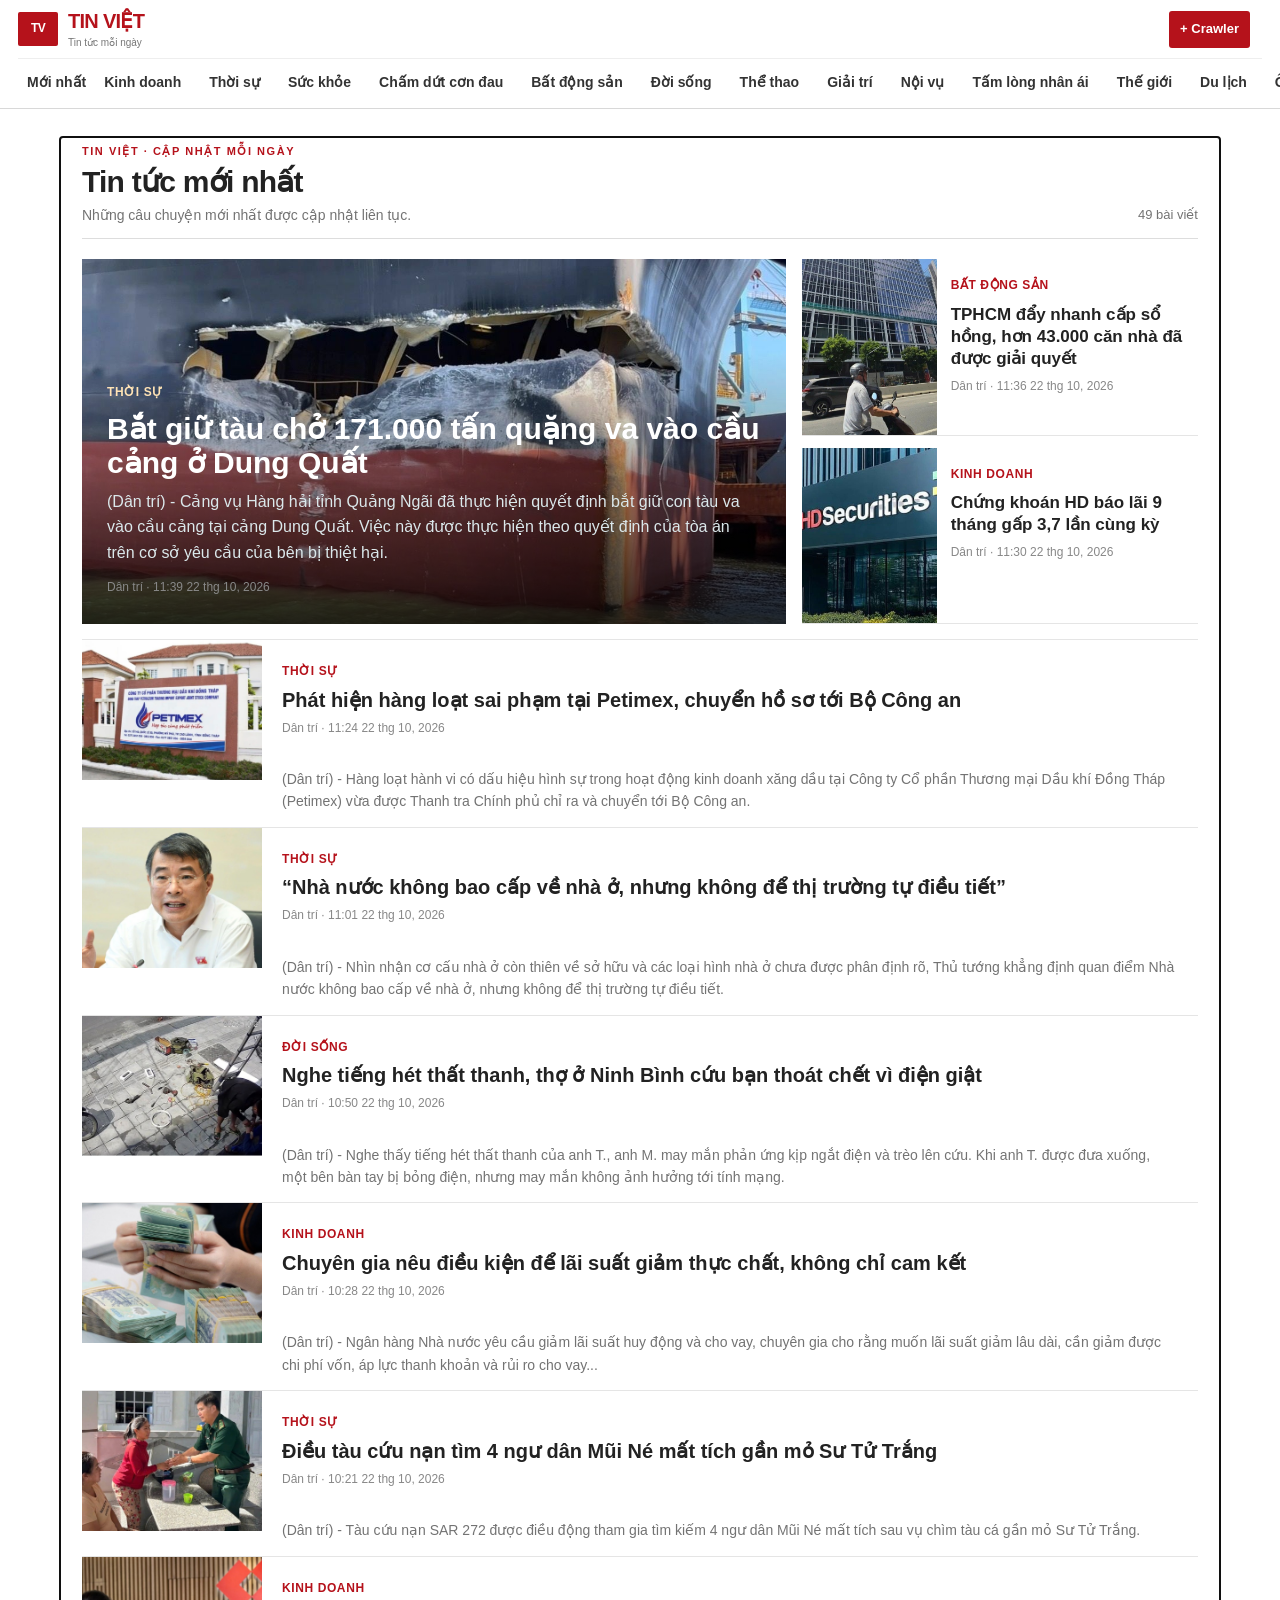
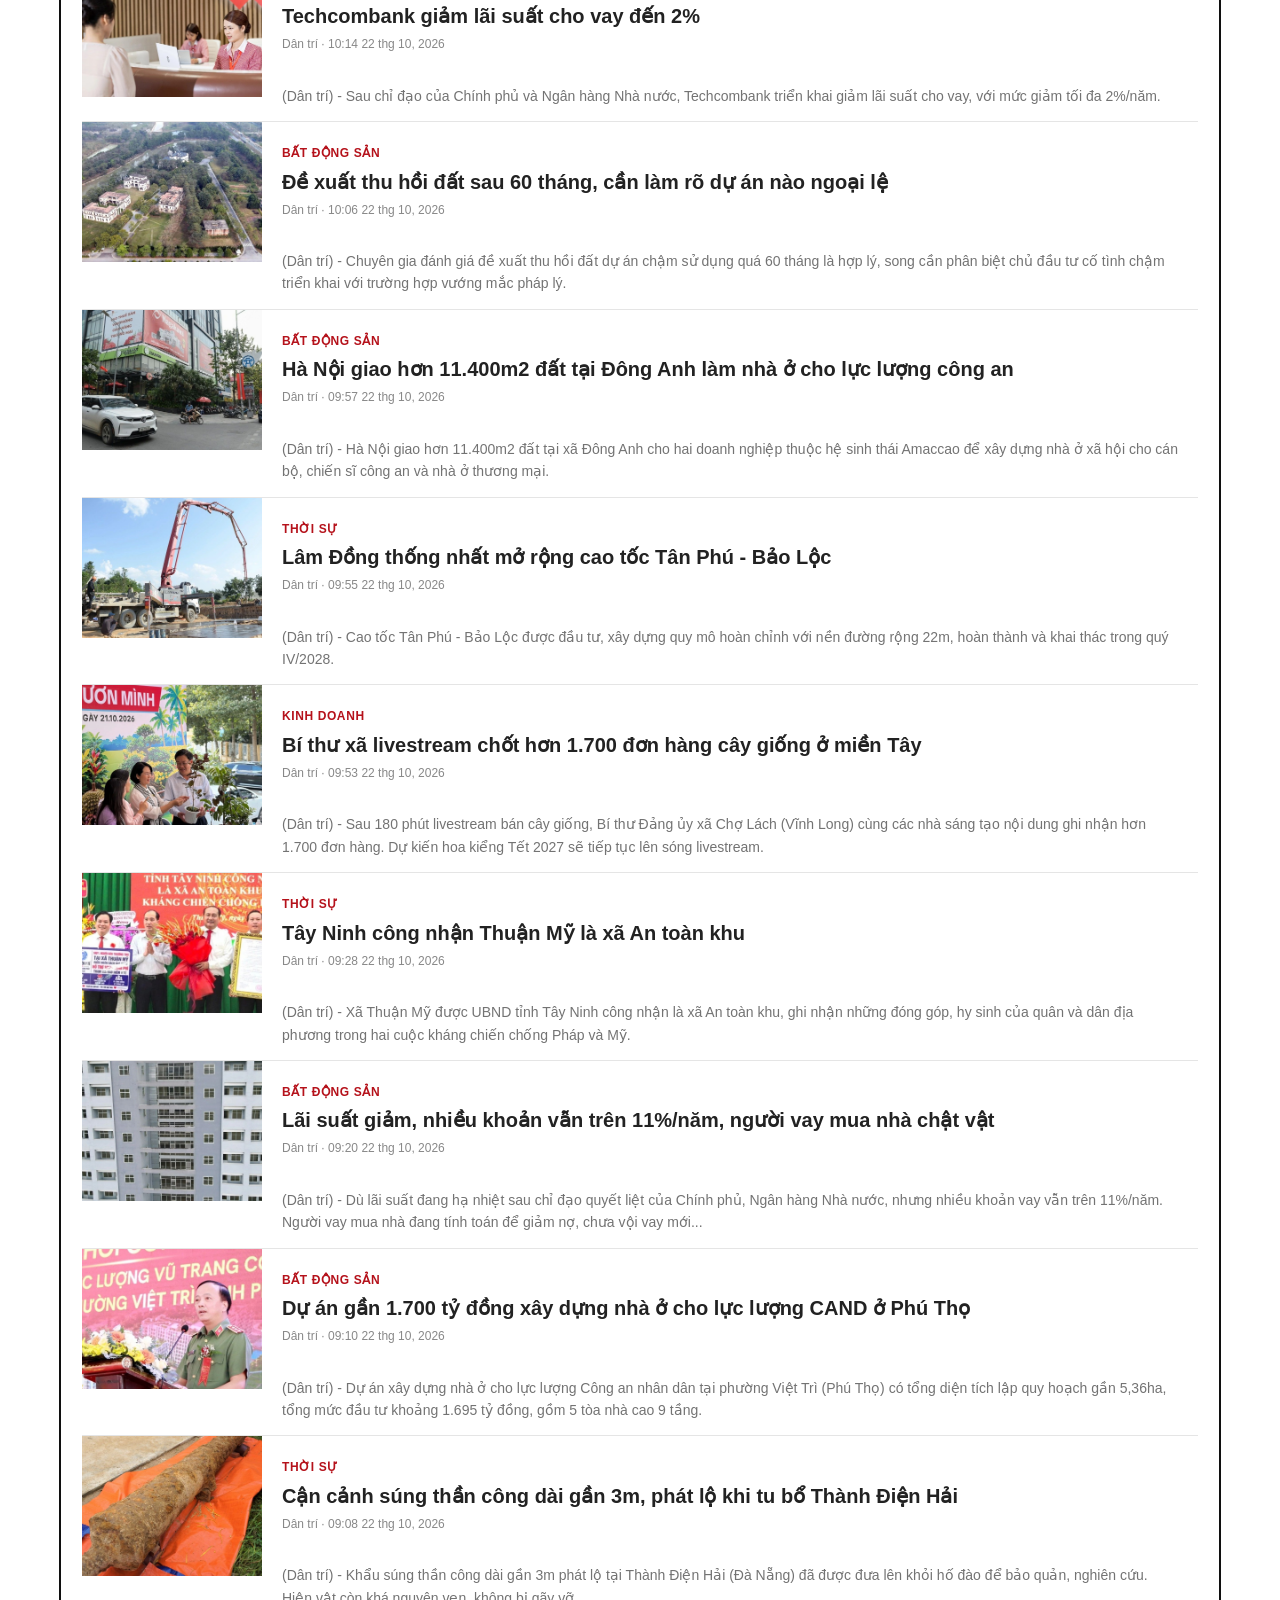
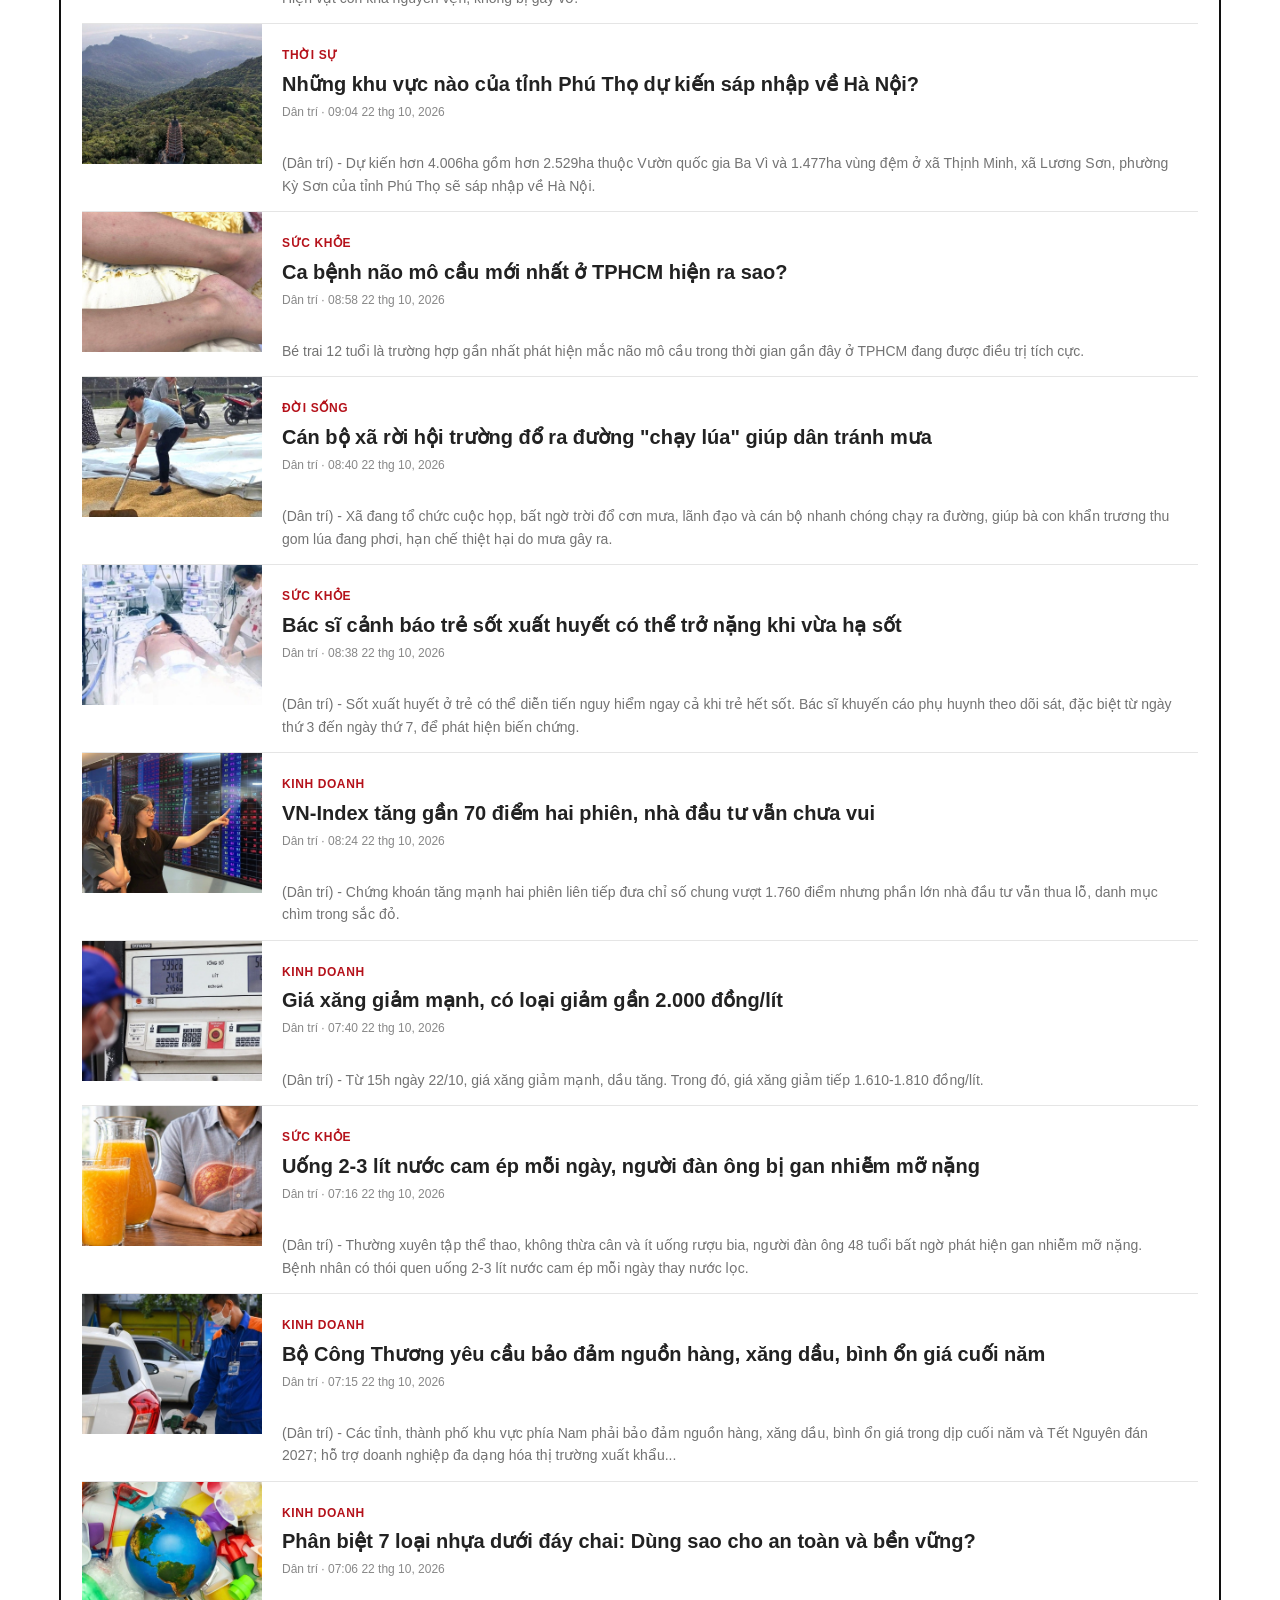
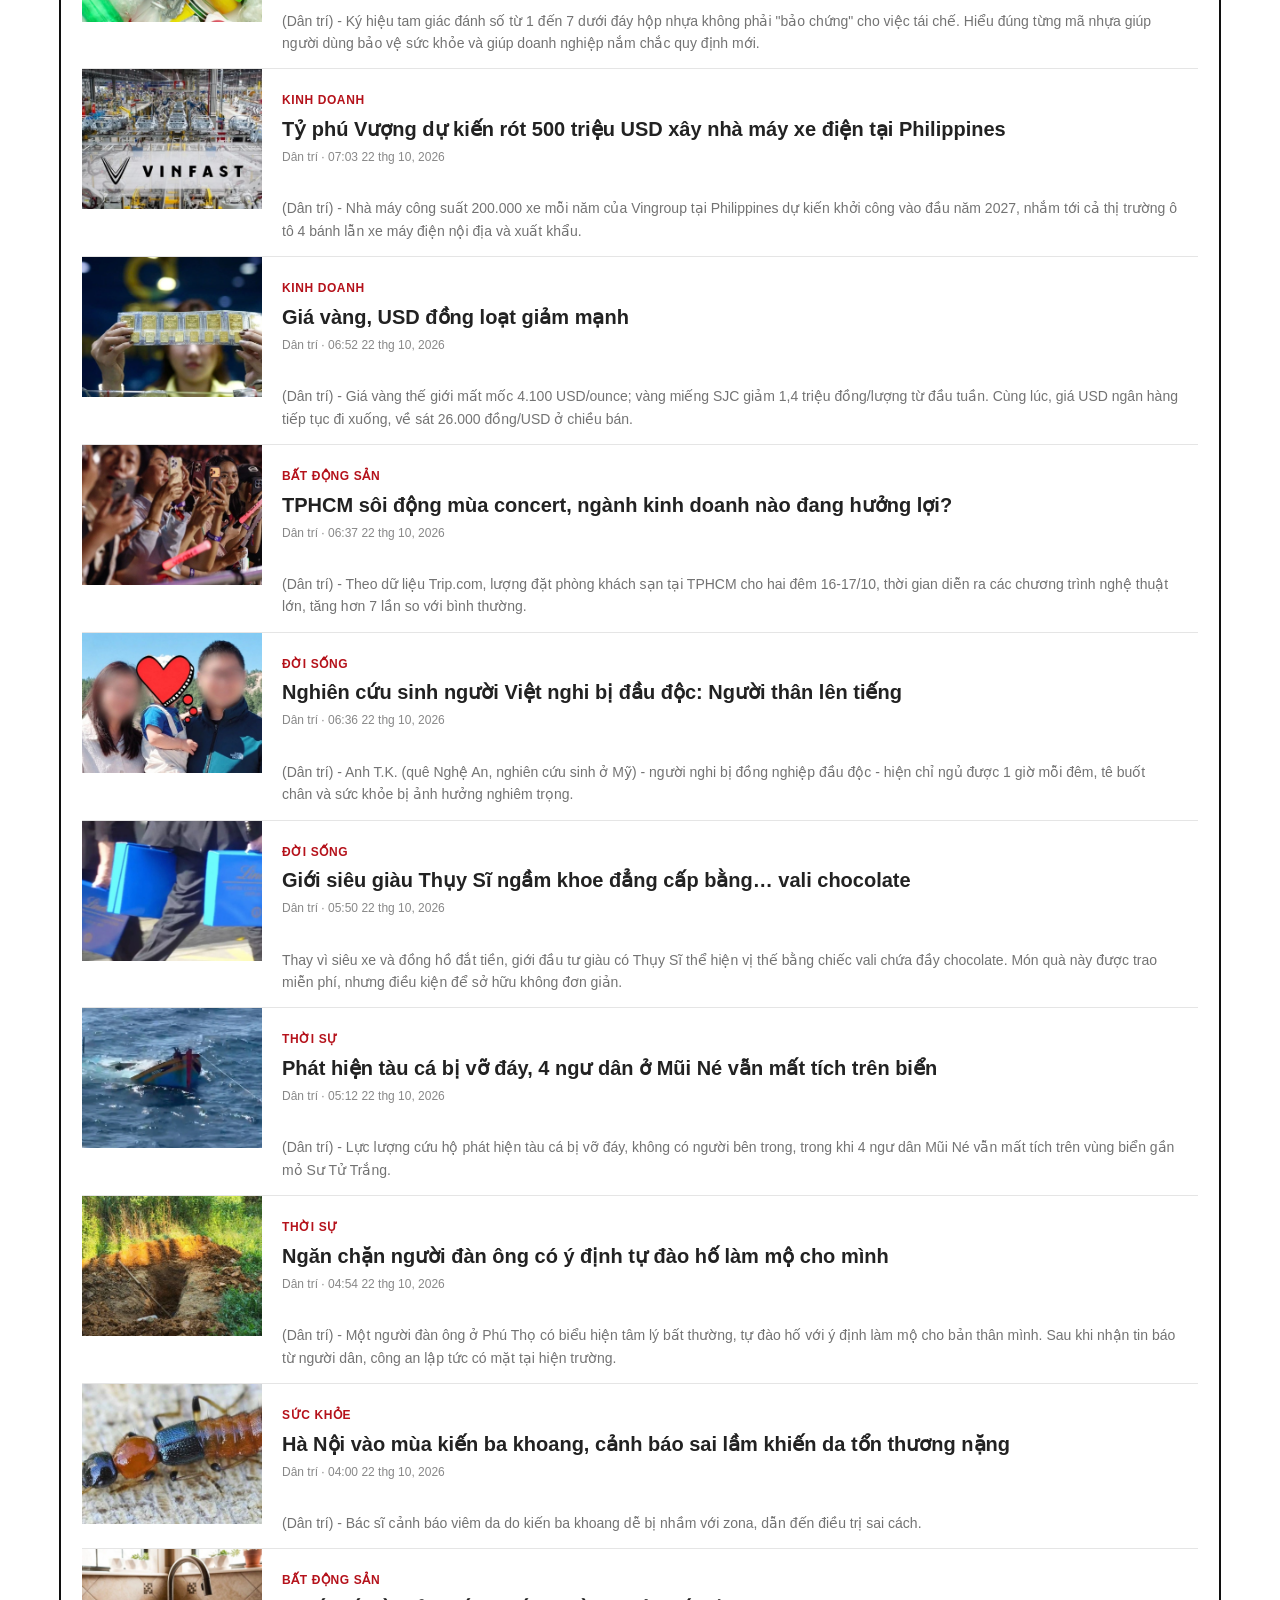
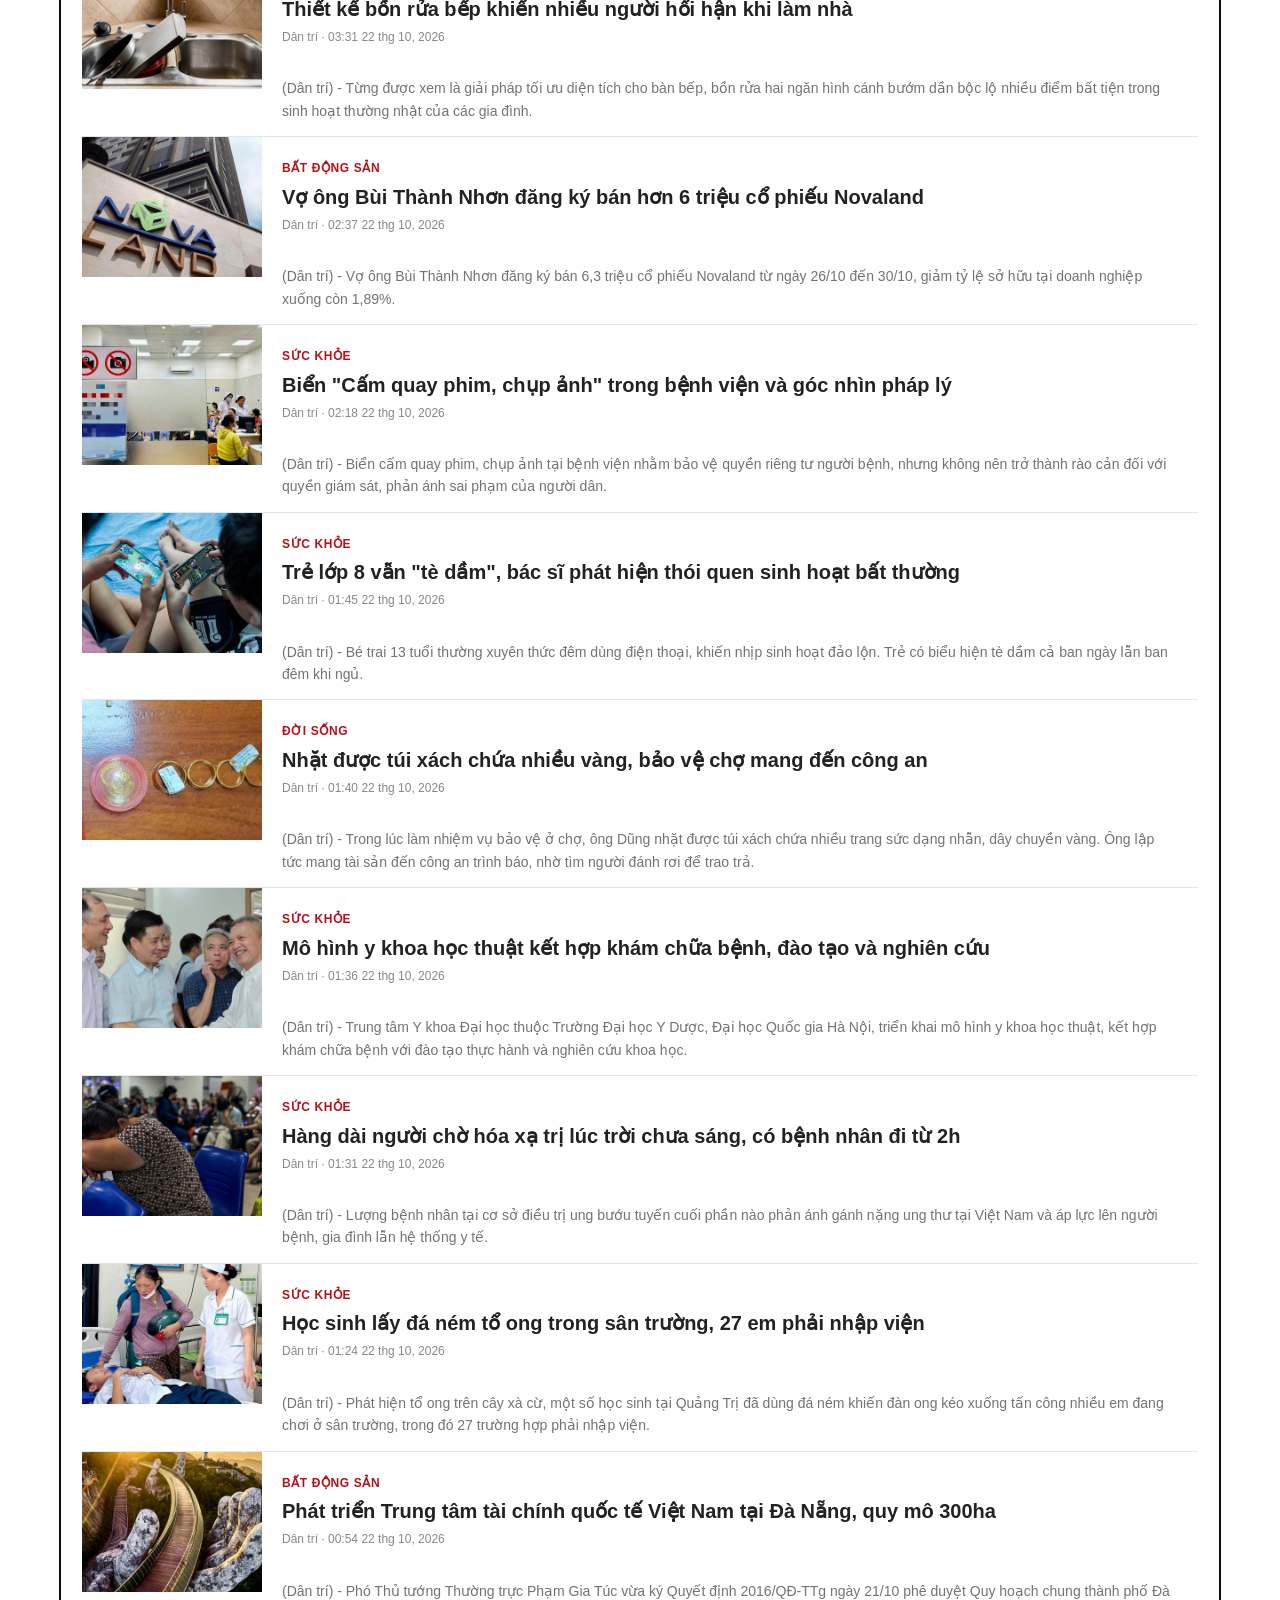
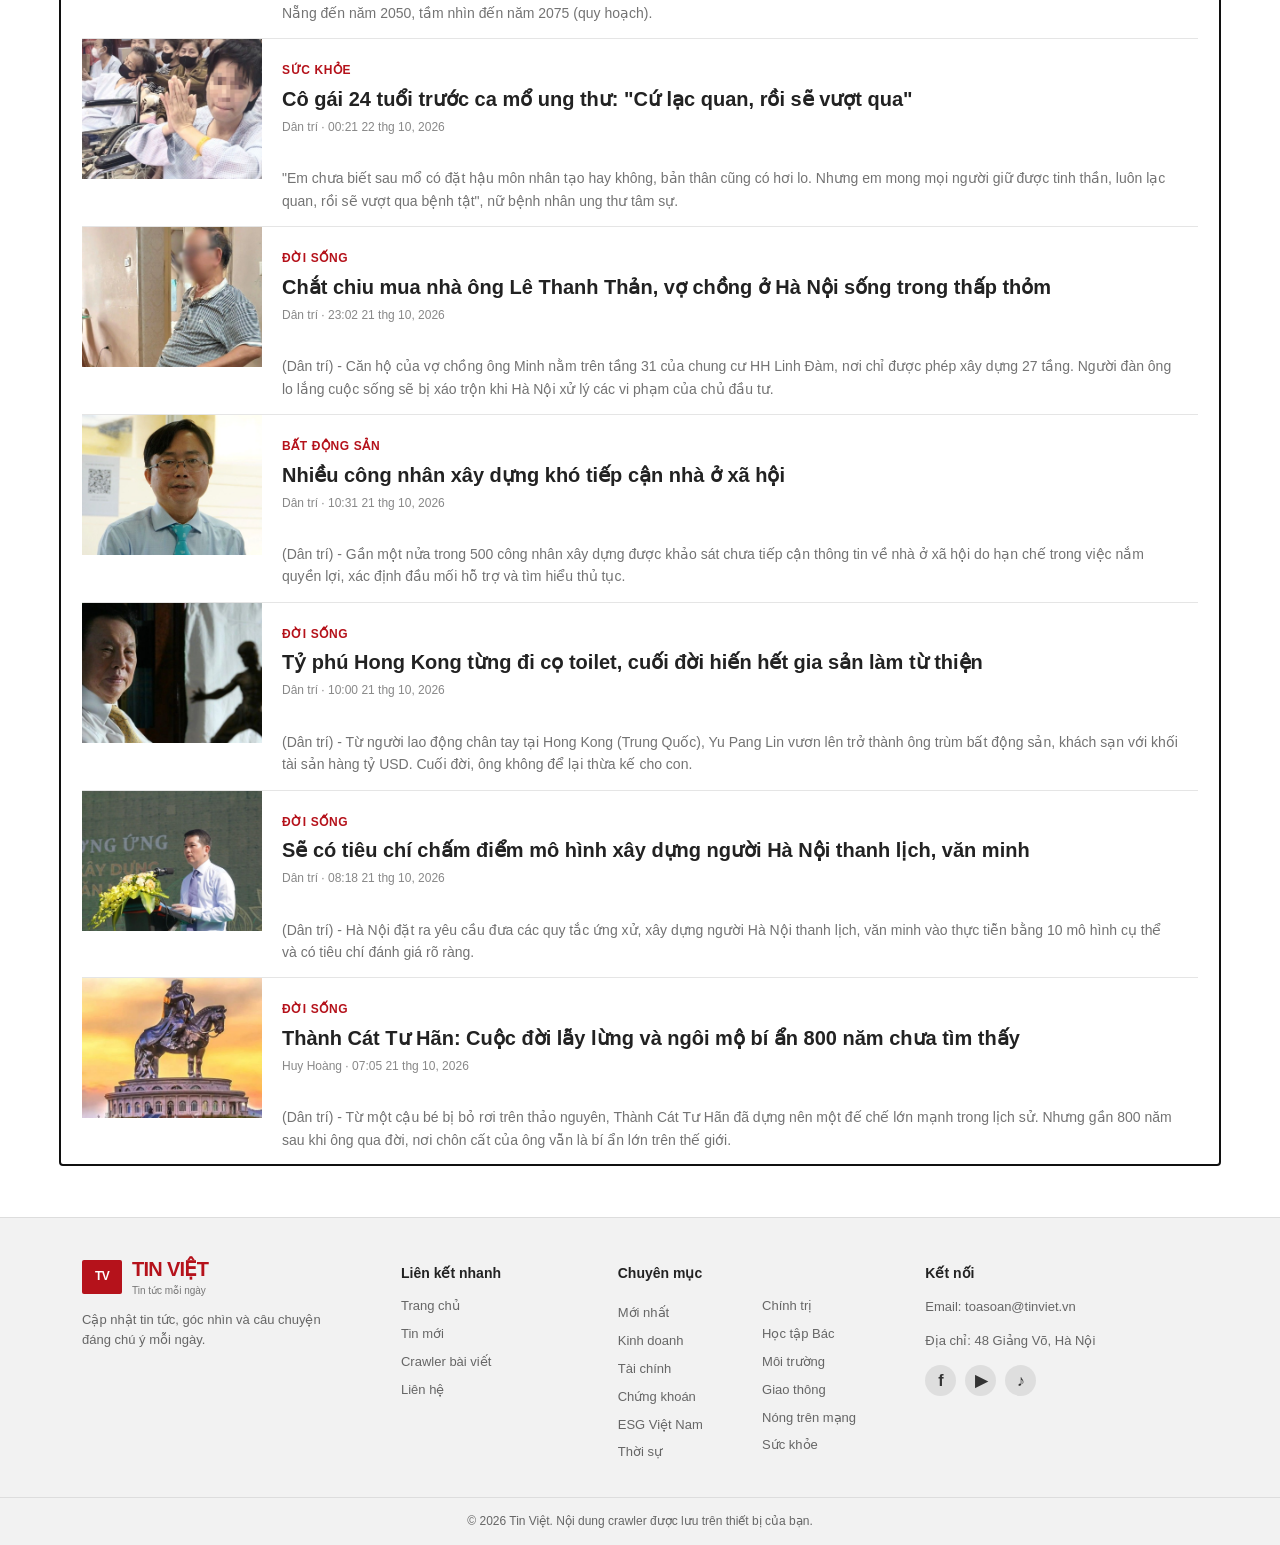
==== index.html @ 4f8f0e97 "Add files via upload" ====
<!doctype html>
<html lang="vi">
<head>
  <meta charset="utf-8"><meta name="viewport" content="width=device-width, initial-scale=1">
  <meta name="theme-color" content="#102a43"><title>Tin Việt | Tin tức mỗi ngày</title>
  <link rel="stylesheet" href="styles.css">
</head>
<body>
  <header class="site-header">
    <div class="header-inner"><a class="brand" href="#home" aria-label="Tin Việt trang chủ"><span class="brand-mark">TV</span><span>TIN VIỆT<small>Tin tức mỗi ngày</small></span></a>
      <button id="menu-toggle" class="menu-toggle" aria-label="Mở danh mục" aria-expanded="false">☰</button>
      <nav id="nav-categories" class="nav-categories" aria-label="Chuyên mục"></nav>
      <a class="crawler-link" href="#crawler">+ Crawler</a>
    </div>
  </header>
  <main id="app" class="container" tabindex="-1"></main>
  <footer class="site-footer"><div class="footer-grid container">
    <section><a class="brand footer-brand" href="#home"><span class="brand-mark">TV</span><span>TIN VIỆT<small>Tin tức mỗi ngày</small></span></a><p class="muted">Cập nhật tin tức, góc nhìn và câu chuyện đáng chú ý mỗi ngày.</p></section>
    <section><h2>Liên kết nhanh</h2><a href="#home">Trang chủ</a><a href="#latest">Tin mới</a><a href="#crawler">Crawler bài viết</a><a href="mailto:toasoan@tinviet.vn">Liên hệ</a></section>
    <section><h2>Chuyên mục</h2><div id="footer-categories" class="footer-categories"></div></section>
    <section><h2>Kết nối</h2><p>Email: <a href="mailto:toasoan@tinviet.vn">toasoan@tinviet.vn</a></p><p>Địa chỉ: 48 Giảng Võ, Hà Nội</p><div class="socials"><a href="https://facebook.com" aria-label="Facebook">f</a><a href="https://youtube.com" aria-label="YouTube">▶</a><a href="https://tiktok.com" aria-label="TikTok">♪</a></div></section>
  </div><div class="copyright">© <span id="year"></span> Tin Việt. Nội dung crawler được lưu trên thiết bị của bạn.</div></footer>
  <script src="dantri-seed.js"></script>
  <script src="app.js"></script>
</body></html>
---- styles.css ----
:root{--ink:#172b3a;--muted:#667987;--blue:#087e8b;--blue-dark:#102a43;--line:#e3e9ed;--paper:#fff;--wash:#f4f7f8;--accent:#f4a340}*{box-sizing:border-box}html{scroll-behavior:smooth}body{margin:0;background:var(--wash);color:var(--ink);font:16px/1.6 system-ui,-apple-system,"Segoe UI",sans-serif}a{color:inherit;text-decoration:none}button,input{font:inherit}.site-header{background:var(--blue-dark);color:white;position:sticky;top:0;z-index:10;box-shadow:0 4px 18px #102a4320}.header-inner{max-width:1180px;margin:auto;min-height:74px;padding:10px 22px;display:flex;align-items:center;gap:24px}.brand{display:flex;align-items:center;gap:10px;white-space:nowrap;font-weight:850;letter-spacing:.06em;line-height:1.15}.brand small{display:block;font-size:10px;font-weight:500;letter-spacing:.02em;color:#b7cbd5;margin-top:4px}.brand-mark{width:38px;height:38px;background:var(--accent);color:var(--blue-dark);display:grid;place-items:center;border-radius:10px;font-size:14px}.nav-categories{display:flex;gap:3px;align-items:center;overflow:auto;flex:1;scrollbar-width:none}.nav-categories a{padding:8px 9px;border-radius:7px;white-space:nowrap;font-size:13px;color:#e2ebef}.nav-categories a:hover,.nav-categories a.active{background:#ffffff1a;color:white}.crawler-link{white-space:nowrap;padding:9px 13px;background:var(--accent);border-radius:8px;color:#172b3a;font-weight:750;font-size:13px}.menu-toggle{display:none;border:0;background:none;color:white;font-size:23px}.container{max-width:1180px;margin:0 auto;padding-left:22px;padding-right:22px}.page-heading{display:flex;align-items:end;justify-content:space-between;gap:20px;margin:34px 0 20px}.eyebrow{text-transform:uppercase;letter-spacing:.14em;color:var(--blue);font-size:11px;font-weight:800}.page-heading h1{margin:3px 0 0;font-size:clamp(28px,4vw,40px);line-height:1.12;letter-spacing:-.035em}.page-heading p{margin:5px 0 0;color:var(--muted)}.count{color:var(--muted);font-size:13px}.featured-grid{display:grid;grid-template-columns:minmax(0,1.6fr) minmax(260px,.9fr);gap:18px}.feature-card,.side-card,.post-row,.detail-card,.empty-card,.crawler-card{background:var(--paper);border:1px solid var(--line);border-radius:14px;overflow:hidden;box-shadow:0 4px 18px #19384b08}.feature-card{min-height:340px;position:relative;display:flex;align-items:end;background:linear-gradient(0deg,#081f2df2 0%,#081f2d30 72%),var(--cover,#dbe7e9);background-size:cover;background-position:center;padding:30px;color:white}.feature-card .tag{color:#ffe3b5}.feature-card h2{font-size:clamp(25px,3.4vw,39px);line-height:1.15;max-width:760px;margin:8px 0}.feature-card p{color:#dbe8eb;margin:8px 0;max-width:700px}.feature-side{display:grid;grid-template-rows:1fr 1fr;gap:18px}.side-card{display:grid;grid-template-columns:38% 1fr;min-height:160px}.post-art{background:linear-gradient(135deg,#c5e0df,#f4d7ae);min-height:125px;display:grid;place-items:center;color:#54727b;font-size:35px}.post-info{padding:16px}.post-info h3{font-size:18px;line-height:1.3;margin:7px 0}.meta,.tag{font-size:12px;color:var(--muted)}.tag{color:var(--blue);font-weight:800;text-transform:uppercase;letter-spacing:.05em}.post-list{display:grid;gap:12px;margin:20px 0 52px}.post-row{display:grid;grid-template-columns:150px 1fr;align-items:stretch;min-height:130px}.post-row .post-art{height:100%}.post-row .post-info{padding:16px 20px}.post-row h2{font-size:19px;line-height:1.3;margin:4px 0 6px}.post-row p{color:var(--muted);margin:0;font-size:14px}.detail-card{max-width:850px;margin:32px auto 54px;padding:clamp(20px,5vw,54px)}.detail-card h1{font-size:clamp(30px,5vw,48px);line-height:1.13;letter-spacing:-.04em;margin:8px 0 15px}.detail-meta{display:flex;flex-wrap:wrap;gap:9px 18px;color:var(--muted);font-size:14px;border-bottom:1px solid var(--line);padding-bottom:18px}.detail-content{font-family:Georgia,serif;font-size:19px;line-height:1.8;white-space:pre-line;margin-top:26px}.back-link{color:var(--blue);font-weight:700}.empty-card{padding:36px;text-align:center;color:var(--muted);margin:20px 0 50px}.crawler-card{max-width:800px;margin:28px auto 56px;padding:clamp(20px,4vw,38px)}.crawler-card label{display:block;font-weight:750;margin:16px 0 6px}.crawler-card input{width:100%;border:1px solid #ccd7dd;border-radius:8px;padding:12px 14px;background:#fff}.crawler-actions{display:flex;gap:10px;align-items:center;margin-top:14px}.primary-button{border:0;background:var(--blue);color:white;border-radius:8px;padding:11px 18px;font-weight:750;cursor:pointer}.primary-button:disabled{opacity:.6;cursor:wait}.hint,.status{font-size:13px;color:var(--muted)}.status.error{color:#b42318}.status.success{color:#087443}.preview{margin-top:20px;padding:15px;background:#f1f7f7;border-radius:10px;display:none}.preview pre{white-space:pre-wrap;overflow-wrap:anywhere;font-size:12px;max-height:320px;overflow:auto}.site-footer{background:#102a43;color:#e1eaee;padding:40px 0 0}.footer-grid{display:grid;grid-template-columns:1.25fr .8fr 1.2fr 1.2fr;gap:35px;padding-bottom:30px}.footer-grid h2{font-size:14px;margin:4px 0 12px;color:white}.footer-grid section>a:not(.brand),.footer-categories a{display:block;color:#b7cbd5;font-size:13px;margin:7px 0}.footer-grid p{font-size:13px;color:#b7cbd5}.footer-brand{font-size:14px}.muted{color:#b7cbd5;font-size:13px;max-width:240px}.footer-categories{columns:2}.socials{display:flex;gap:9px}.socials a{width:31px;height:31px;border-radius:50%;display:grid;place-items:center;background:#ffffff1a;font-weight:800}.copyright{text-align:center;border-top:1px solid #ffffff20;padding:14px 20px;color:#a9bec9;font-size:12px}.toast{position:fixed;right:18px;bottom:18px;background:#102a43;color:white;padding:12px 17px;border-radius:9px;box-shadow:0 6px 20px #102a4340;z-index:20}.hidden{display:none!important}
@media(max-width:900px){.header-inner{gap:12px}.nav-categories a{font-size:12px;padding:7px}.featured-grid{grid-template-columns:1fr 1fr}.feature-card{min-height:315px}.side-card{grid-template-columns:1fr;grid-template-rows:100px 1fr}.side-card .post-art{min-height:100px}.footer-grid{grid-template-columns:1fr 1fr}}
@media(max-width:680px){.header-inner{min-height:64px;flex-wrap:wrap;justify-content:space-between;padding:9px 16px}.menu-toggle{display:block;margin-left:auto}.crawler-link{font-size:12px;padding:8px 10px}.nav-categories{display:none;order:5;flex:0 0 100%;flex-wrap:wrap;padding:5px 0 10px;white-space:normal}.nav-categories.open{display:flex}.nav-categories a{font-size:13px}.container{padding-left:16px;padding-right:16px}.page-heading{margin:26px 0 16px}.featured-grid{grid-template-columns:1fr}.feature-card{min-height:320px;padding:22px}.feature-side{grid-template-columns:1fr 1fr;grid-template-rows:auto;gap:10px}.side-card{grid-template-columns:1fr;grid-template-rows:90px 1fr;min-height:0}.side-card .post-art{min-height:90px}.post-info{padding:12px}.post-info h3{font-size:15px}.side-card .meta{font-size:11px}.post-row{grid-template-columns:105px 1fr;min-height:120px}.post-row .post-art{min-height:120px}.post-row .post-info{padding:12px}.post-row h2{font-size:16px}.post-row p{font-size:13px;display:-webkit-box;-webkit-line-clamp:2;-webkit-box-orient:vertical;overflow:hidden}.footer-grid{grid-template-columns:1fr 1fr;gap:20px}.footer-grid section:first-child{grid-column:1/-1}.footer-categories{columns:1}}
@media(max-width:390px){.feature-side{grid-template-columns:1fr}.side-card{grid-template-columns:34% 1fr;grid-template-rows:1fr}.side-card .post-art{height:100%;min-height:115px}.footer-grid{grid-template-columns:1fr}.footer-grid section:first-child{grid-column:auto}}
.row-excerpt{grid-column:2;padding:0 20px 14px!important;margin-top:-12px}.detail-image{display:block;width:100%;max-height:480px;object-fit:cover;border-radius:10px;margin:22px 0}.detail-lead{font-size:20px;font-weight:650;line-height:1.55;color:#425d6a;margin:24px 0}.source-link{font-size:13px;color:var(--muted);overflow-wrap:anywhere;margin-top:24px}.source-link a{color:var(--blue);text-decoration:underline}
@media(max-width:680px){.row-excerpt{grid-column:2;padding:0 12px 12px!important;margin-top:-10px}}
/* Dantri-inspired visual refresh */
:root{--ink:#242424;--muted:#737373;--blue:#b5121b;--blue-dark:#fff;--line:#e7e7e7;--paper:#fff;--wash:#fff;--accent:#b5121b}
body{font-family:Arial,Helvetica,sans-serif;background:#fff;color:#222}
.site-header{background:#fff;color:#222;box-shadow:0 1px 0 #ddd;position:sticky}
.header-inner{max-width:1200px;min-height:70px;gap:18px;padding-top:9px;padding-bottom:9px}
.brand{color:#b5121b;letter-spacing:-.035em;font-size:20px}.brand small{color:#777;letter-spacing:0;font-size:10px}.brand-mark{background:#b5121b;color:#fff;border-radius:2px;width:40px;height:34px;font-size:12px}
.nav-categories{gap:0}.nav-categories a{color:#333;border-radius:0;padding:10px 8px;font-weight:700;font-size:13px;border-bottom:2px solid transparent}.nav-categories a:hover,.nav-categories a.active{background:transparent;color:#b5121b;border-bottom-color:#b5121b}
.crawler-link{background:#b5121b;color:#fff;border-radius:3px;padding:8px 11px}.crawler-link:hover,.primary-button:hover{background:#8d0d14}
.menu-toggle{color:#333}.container{max-width:1160px}.eyebrow,.tag{color:#b5121b}.page-heading{border-bottom:1px solid #ddd;padding-bottom:12px;margin-top:28px}.page-heading h1{font-size:30px;letter-spacing:-.025em}.page-heading p{font-size:14px}.featured-grid{gap:16px}.feature-card,.side-card,.post-row,.detail-card,.empty-card,.crawler-card{border-radius:0;box-shadow:none;border:0}.feature-card{min-height:365px;background-image:linear-gradient(0deg,#000c 0%,#0000 75%),var(--cover,linear-gradient(135deg,#aebfc3,#e7d2c4));padding:25px}.feature-card h2{font-size:30px}.feature-side{gap:12px}.side-card{border-bottom:1px solid #e5e5e5;grid-template-columns:34% 1fr;min-height:170px}.side-card .post-art{min-height:150px}.post-art{background:linear-gradient(135deg,#e9ecee,#d9d9d9);color:#999}.post-info{padding:12px 14px}.post-info h3{font-size:17px}.meta{color:#888}.post-list{gap:0;margin-top:15px}.post-row{border-top:1px solid #e5e5e5;grid-template-columns:180px 1fr;min-height:145px}.post-row .post-art{min-height:140px}.post-row .post-info{padding:17px 20px}.post-row h2{font-size:20px}.detail-card,.crawler-card{border-top:3px solid #b5121b;margin-top:30px}.detail-card h1{font-size:42px}.detail-content{font-family:Arial,Helvetica,sans-serif;font-size:18px}.back-link{color:#b5121b}.primary-button{background:#b5121b;border-radius:3px}.crawler-card input{border-radius:3px}.preview{background:#f7f7f7}.site-footer{background:#f2f2f2;color:#333;border-top:1px solid #ddd}.footer-grid h2{color:#222}.footer-grid section>a:not(.brand),.footer-categories a,.footer-grid p,.muted{color:#666}.footer-brand{color:#b5121b}.footer-brand small{color:#777}.socials a{background:#dedede;color:#333}.copyright{color:#666;border-color:#ddd}
@media(max-width:900px){.header-inner{gap:10px}.nav-categories a{font-size:12px;padding:8px 6px}.post-row{grid-template-columns:140px 1fr}}
@media(max-width:680px){.header-inner{min-height:60px}.nav-categories{background:#fff;border-top:1px solid #eee}.nav-categories a{padding:6px 8px}.page-heading h1{font-size:26px}.feature-card{min-height:300px}.feature-card h2{font-size:26px}.feature-side{grid-template-columns:1fr;grid-template-rows:auto}.side-card{grid-template-columns:31% 1fr;min-height:125px}.side-card .post-art{min-height:120px}.post-row{grid-template-columns:105px 1fr;min-height:120px}.post-row .post-art{min-height:120px}.post-row .post-info{padding:12px}.post-row h2{font-size:16px}.detail-card h1{font-size:31px}}
@media(max-width:900px){.featured-grid{grid-template-columns:1fr}.feature-card{min-height:330px}.feature-side{grid-template-columns:1fr 1fr;grid-template-rows:auto}.side-card{grid-template-columns:34% 1fr;grid-template-rows:1fr}}
@media(max-width:680px){.feature-side{grid-template-columns:1fr}.footer-grid{grid-template-columns:1fr}.footer-grid section:first-child{grid-column:auto}.footer-categories{columns:2}}
.detail-figure{margin:22px 0 18px}.detail-figure .detail-image{margin:0}.detail-figure figcaption{font-size:12px;color:#888;margin-top:7px}.detail-facts{display:flex;flex-wrap:wrap;gap:12px 28px;margin:20px 0;padding:15px 0;border-top:1px solid #e5e5e5;border-bottom:1px solid #e5e5e5}.detail-facts div{min-width:130px}.detail-facts dt{font-size:11px;text-transform:uppercase;letter-spacing:.08em;color:#888;font-weight:700}.detail-facts dd{margin:2px 0 0;font-size:14px;font-weight:700}.detail-facts a{color:#b5121b}.detail-body h2{font-size:20px;margin:22px 0 0;color:#222}
.detail-image-fallback{width:100%;min-height:180px;display:grid;place-items:center;background:linear-gradient(135deg,#f2f2f2,#e5e5e5);color:#777;font-size:14px;border:1px solid #ddd;margin:22px 0}
/* Dân Trí style: distinct brand row and full width category strip */
.site-header{background:#fff;color:#222;box-shadow:none;border-bottom:1px solid #d8d8d8}
.header-inner{max-width:none;width:100%;min-height:0;display:flex;flex-wrap:wrap;gap:0;padding:0 18px}
.header-inner>.brand,.header-inner>.crawler-link{margin:10px 12px 9px 0}
.header-inner>.crawler-link{margin-left:auto}
.nav-categories{order:3;flex:0 0 100%;width:100%;height:50px;display:flex;justify-content:space-between;align-items:stretch;overflow-x:auto;overflow-y:hidden;border-top:1px solid #eee}
.nav-categories a{display:flex;align-items:center;justify-content:center;padding:0 9px;font-size:14px;color:#333;border-bottom:2px solid transparent;white-space:nowrap}
.nav-categories a:hover,.nav-categories a.active{color:#b5121b;border-bottom-color:#b5121b}
@media(max-width:900px){.nav-categories{justify-content:flex-start}.nav-categories a{padding:0 11px;font-size:13px}}
@media(max-width:680px){.header-inner{padding:0 14px}.header-inner>.brand{margin:10px 0}.header-inner>.crawler-link{margin:10px 0 10px 8px}.nav-categories{display:none;order:5;flex:0 0 100%;height:auto;flex-wrap:wrap;justify-content:flex-start;border-top:1px solid #eee;padding:4px 0 8px}.nav-categories.open{display:flex}.nav-categories a{height:36px;padding:0 9px}}
/* Category dropdowns */
.nav-categories{overflow:visible}
.nav-item{position:relative;display:flex;align-items:stretch;flex:0 0 auto}
.nav-item-head{display:flex;align-items:stretch}
.nav-categories .nav-item .nav-main{padding:0 9px}
.submenu-toggle{border:0;background:transparent;color:#555;padding:0 7px 0 0;font-size:15px;cursor:pointer}
.nav-submenu{display:none;position:absolute;top:100%;left:0;z-index:30;min-width:210px;padding:7px 0;background:#fff;border:1px solid #e2e2e2;box-shadow:0 8px 22px #0002}
.nav-item:hover .nav-submenu,.nav-item:focus-within .nav-submenu,.nav-item.submenu-open .nav-submenu{display:block}
.nav-categories .nav-submenu a{display:block;height:auto;justify-content:flex-start;padding:9px 15px;border:0;font-size:14px;font-weight:500;color:#333}
.nav-categories .nav-submenu a:hover,.nav-categories .nav-submenu a:focus{background:#f7f7f7;color:#b5121b}
@media(max-width:900px){.nav-categories{height:auto;flex-wrap:wrap;justify-content:flex-start;overflow:visible}.nav-item{height:46px}.nav-categories .nav-item .nav-main{padding:0 8px}}
@media(max-width:680px){.nav-categories{height:auto;flex-wrap:wrap;overflow:visible}.nav-item{height:36px}.submenu-toggle{padding:0 8px}.nav-submenu{position:absolute;top:100%;left:0;min-width:190px}}
/* Hide the disclosure glyph while keeping its touch target */
.submenu-toggle{font-size:0;width:10px;padding:0;color:transparent}
/* Subcategory hover and keyboard focus feedback */
.nav-categories .nav-submenu a{position:relative;transition:color .18s ease,background-color .18s ease,padding-left .18s ease}
.nav-categories .nav-submenu a:hover,.nav-categories .nav-submenu a:focus-visible{background:#fff4f4;color:#b5121b;padding-left:20px}
.nav-categories .nav-submenu a::before{content:"";position:absolute;left:0;top:5px;bottom:5px;width:3px;background:#b5121b;transform:scaleY(0);transition:transform .18s ease}
.nav-categories .nav-submenu a:hover::before,.nav-categories .nav-submenu a:focus-visible::before{transform:scaleY(1)}
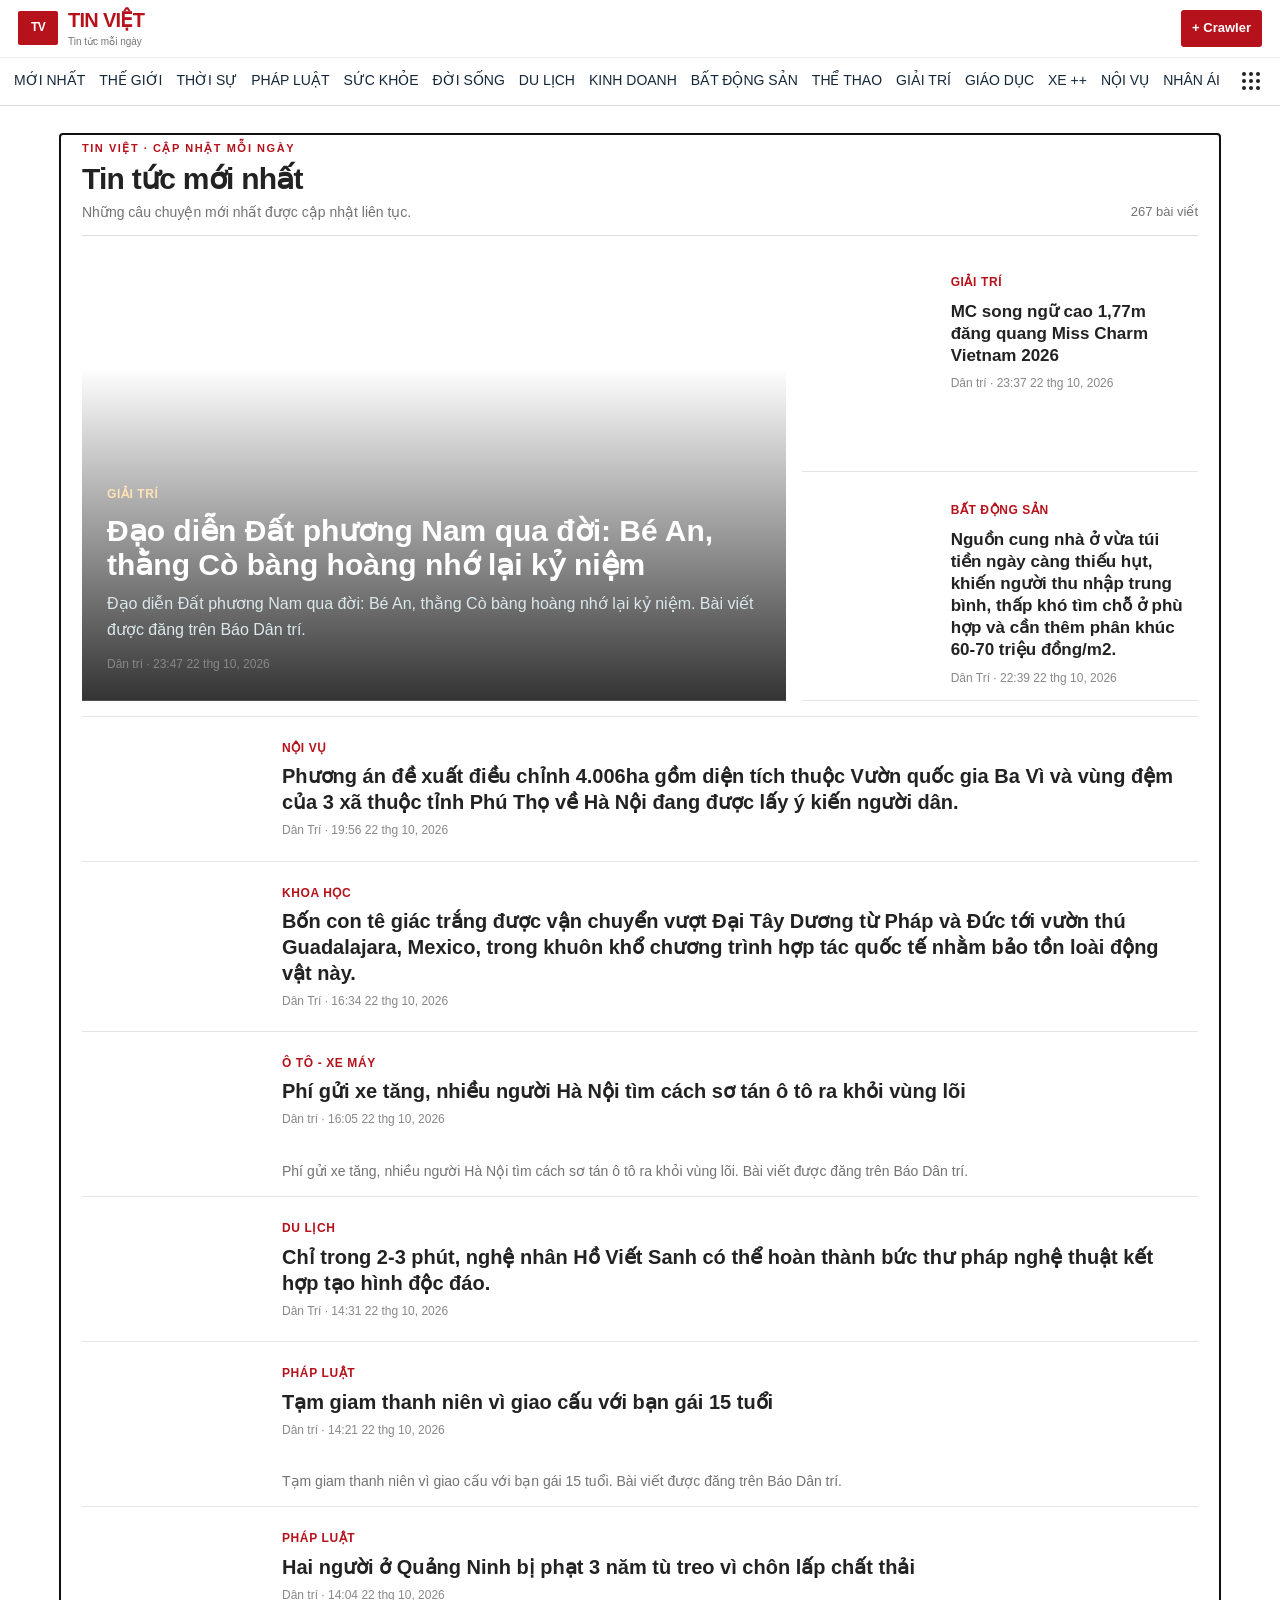
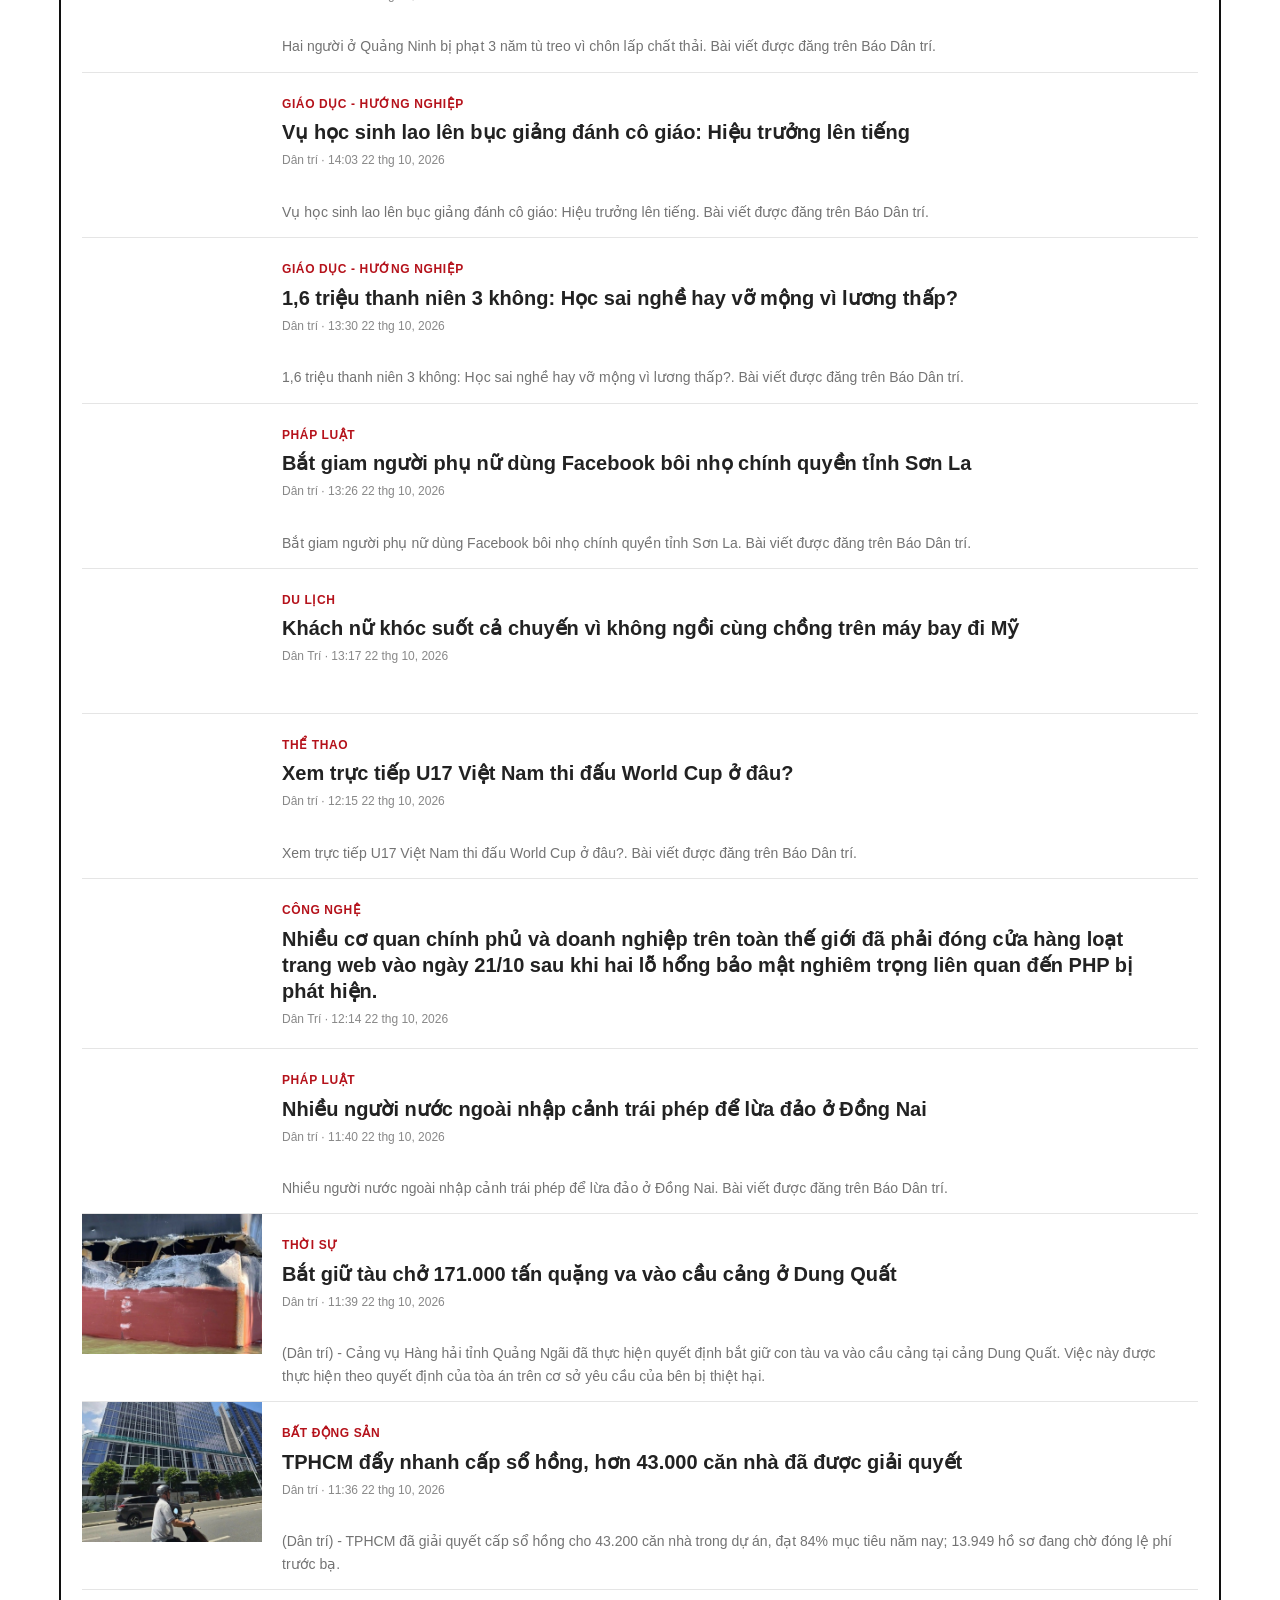
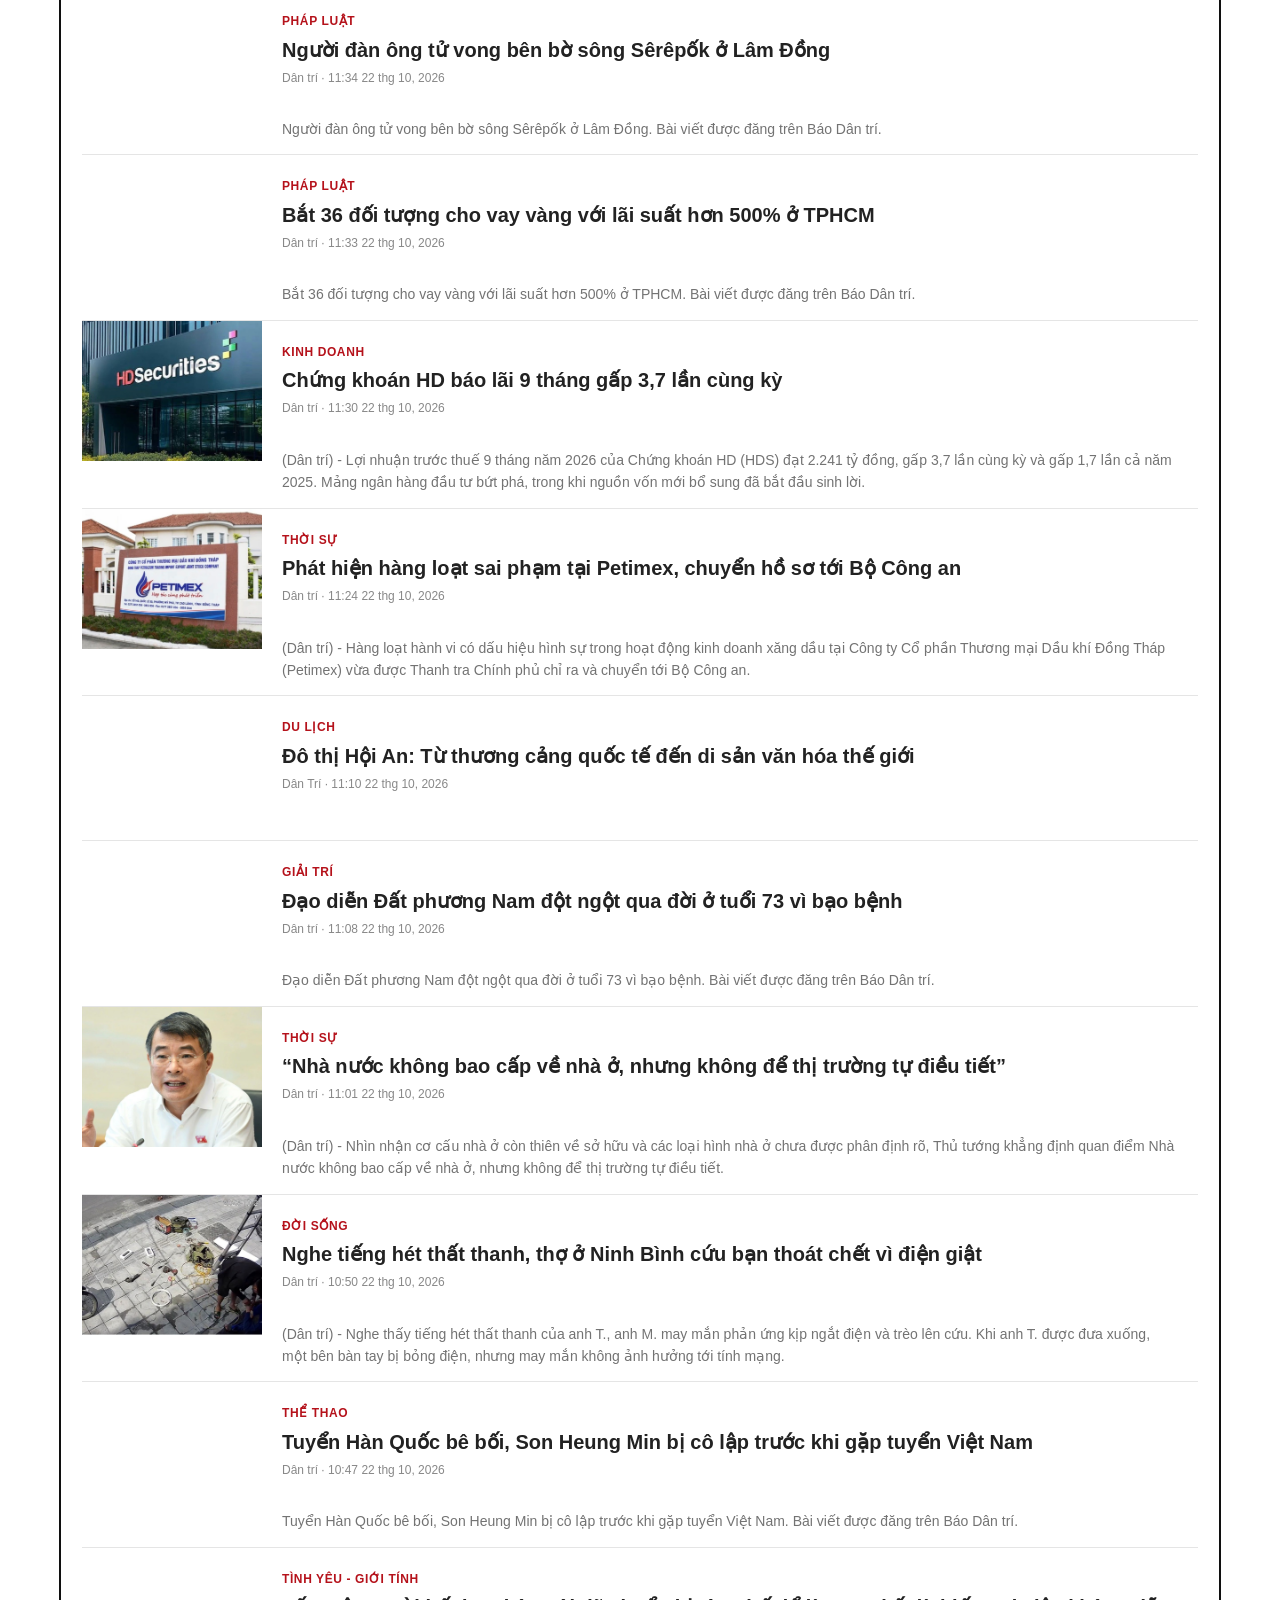
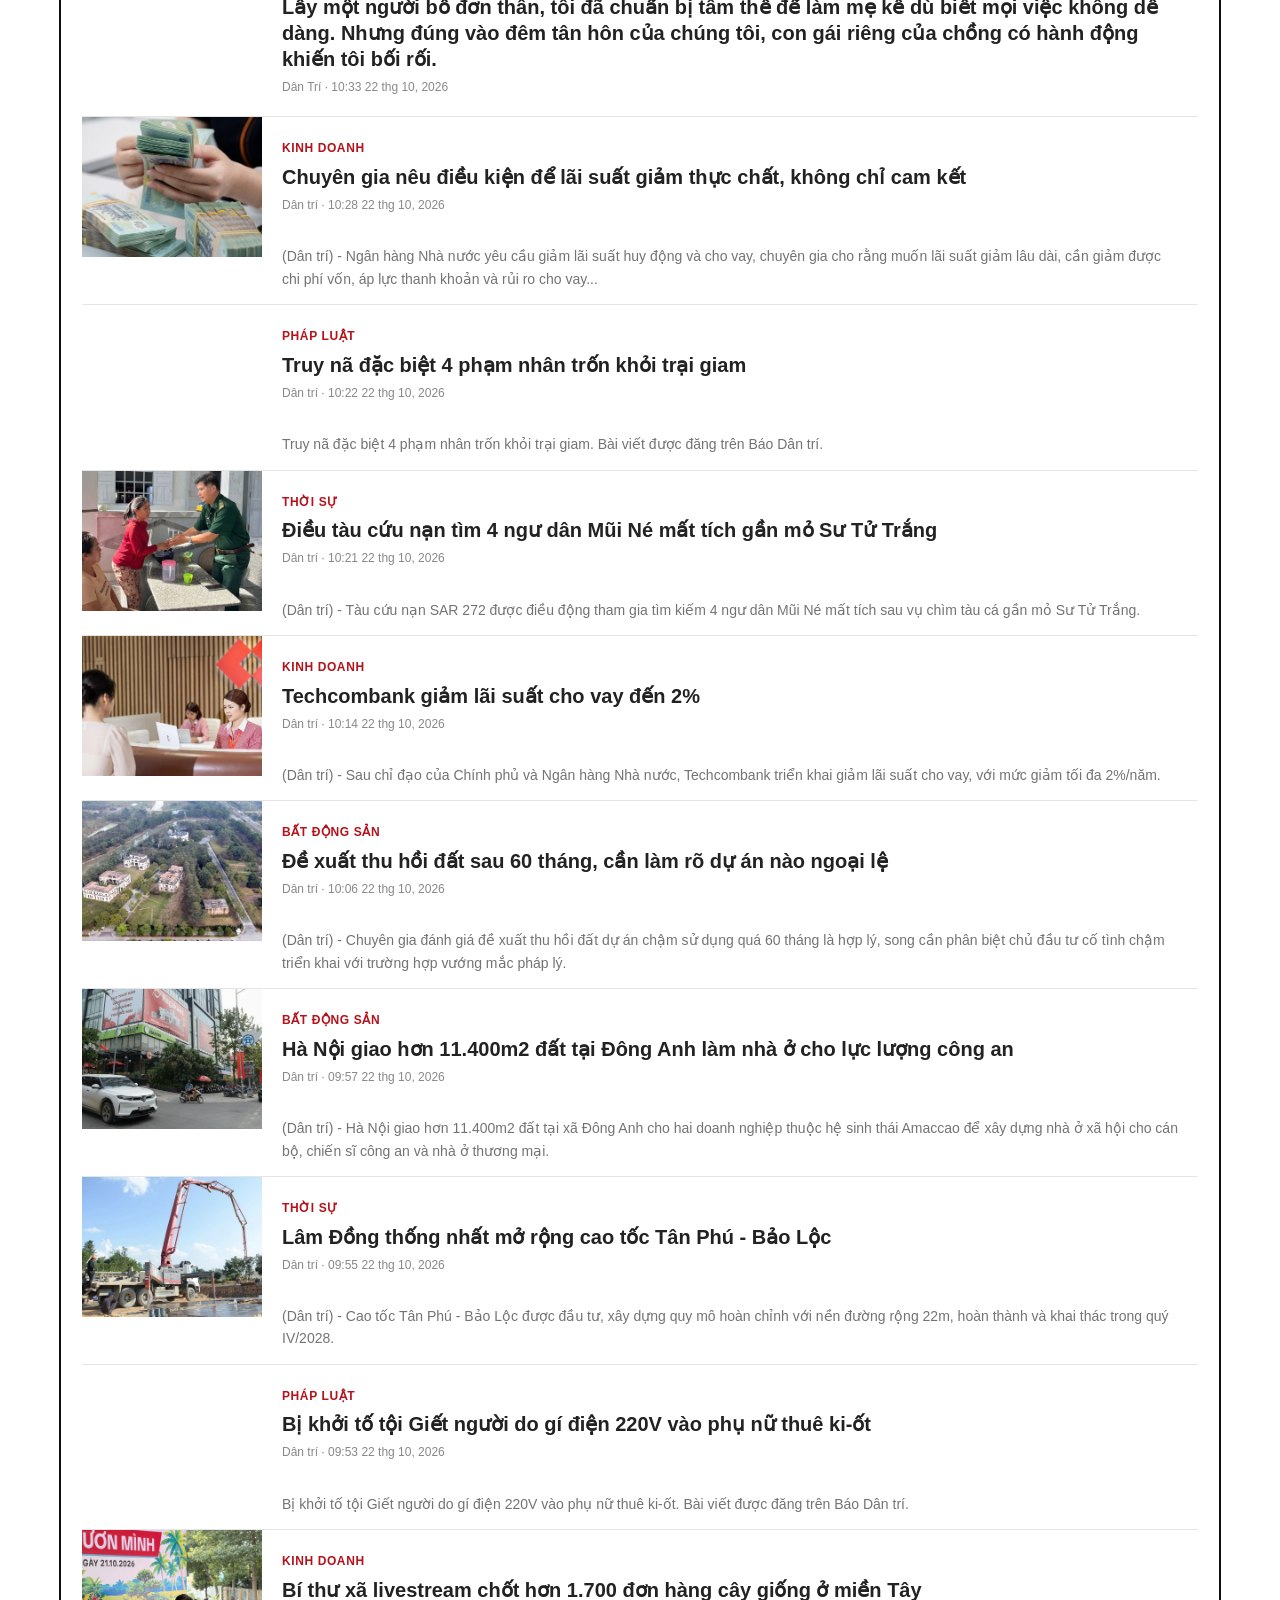
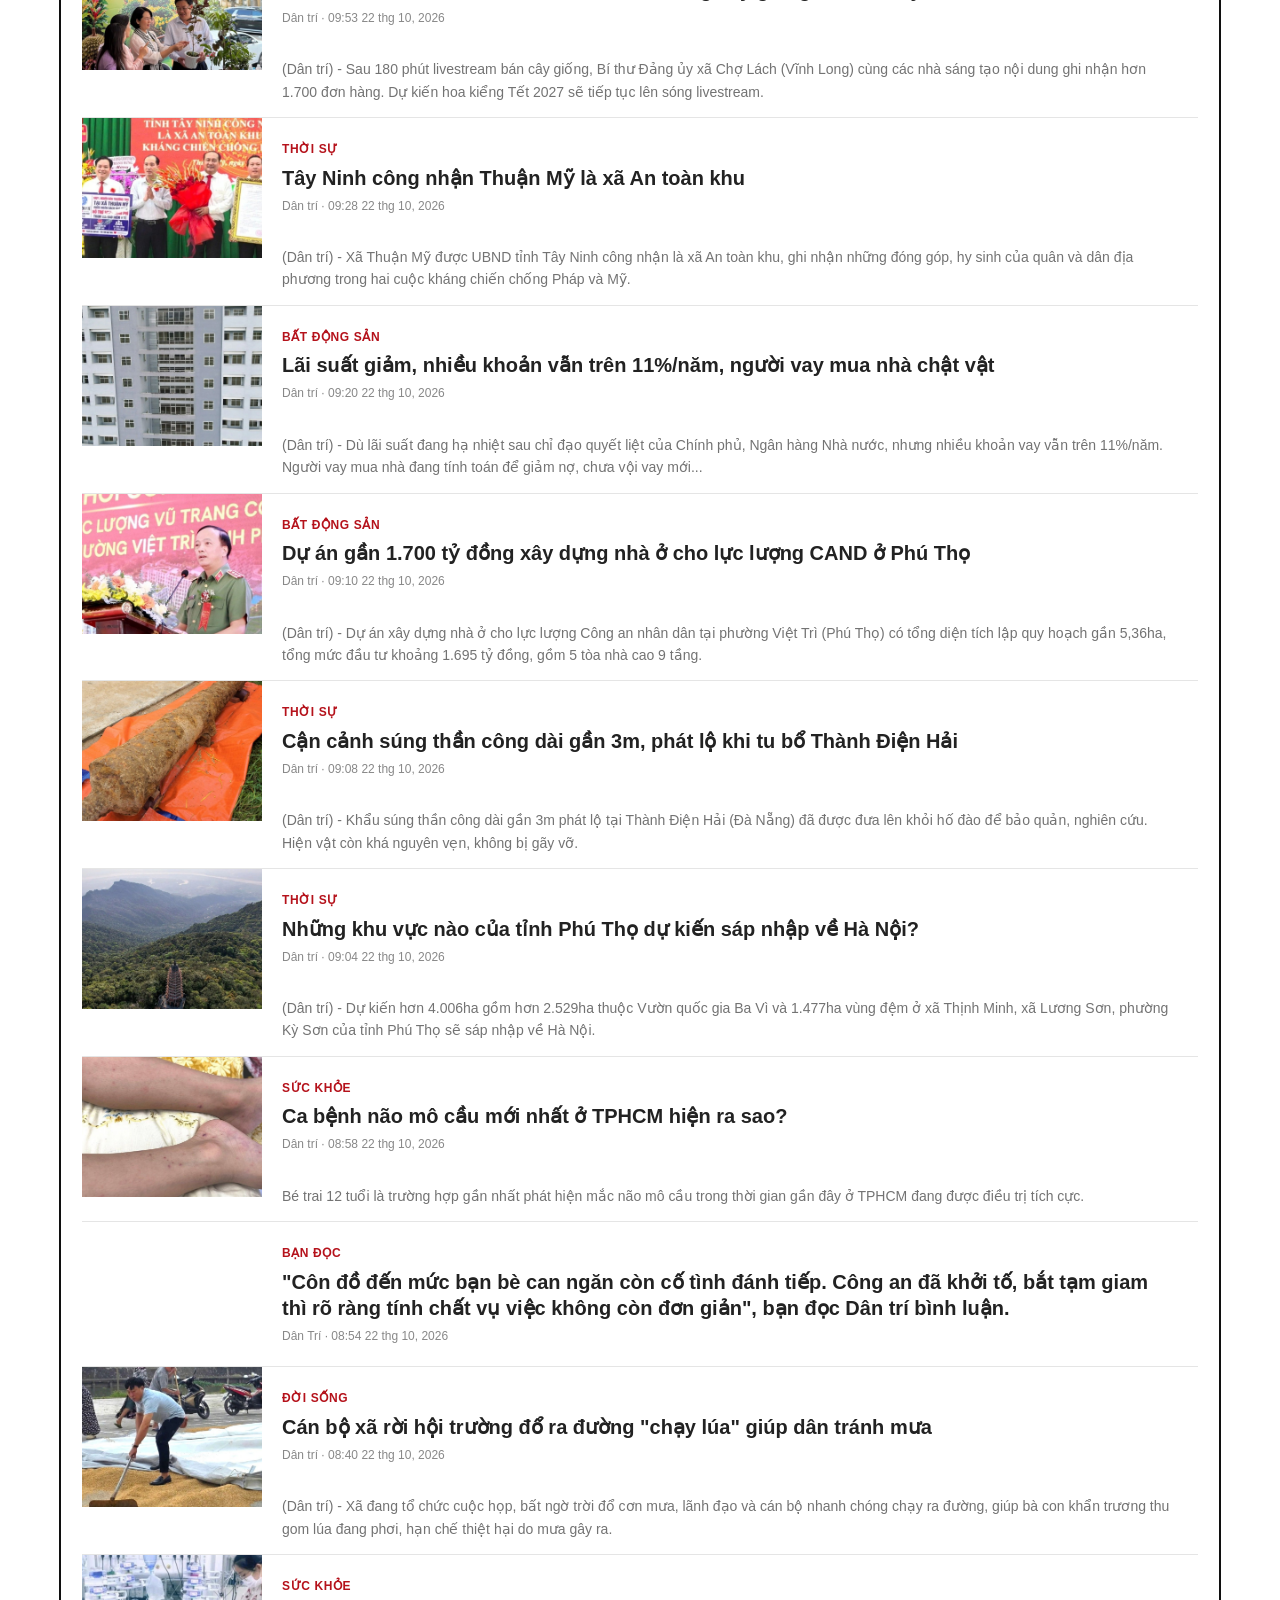
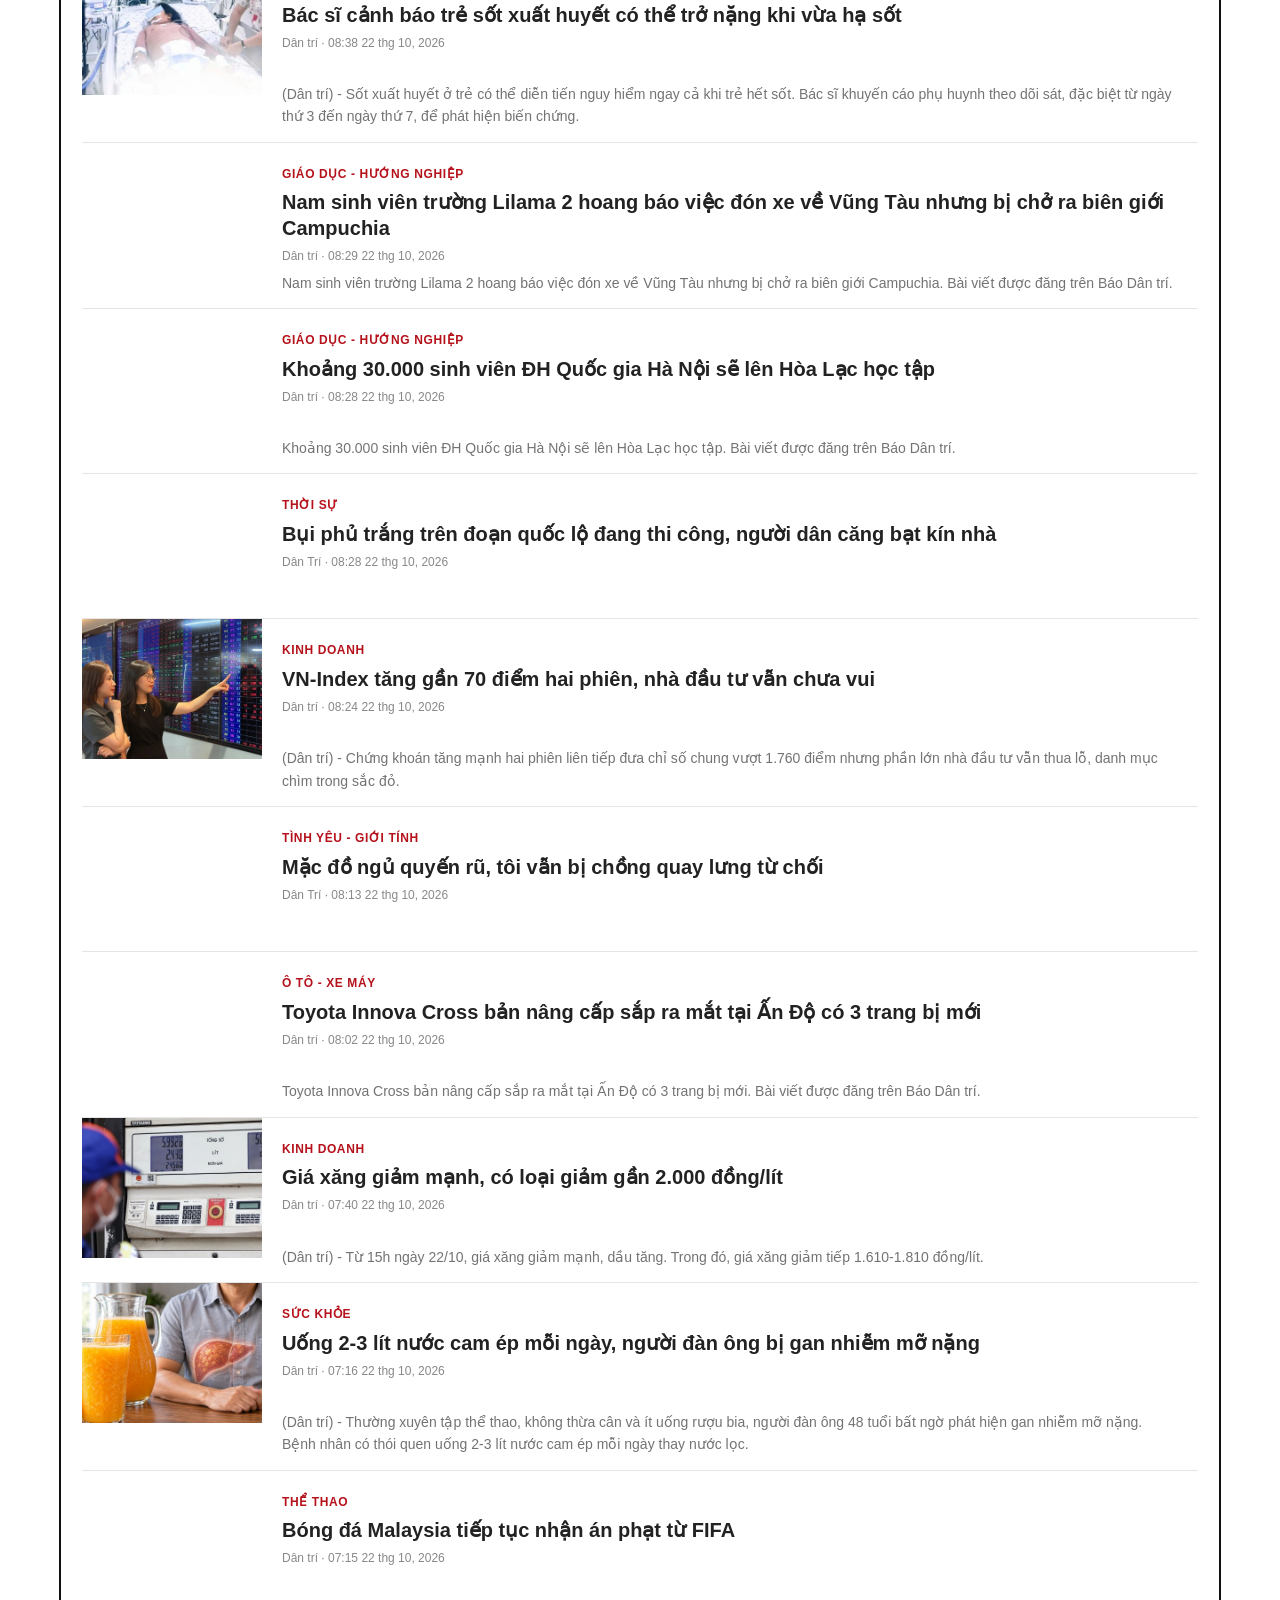
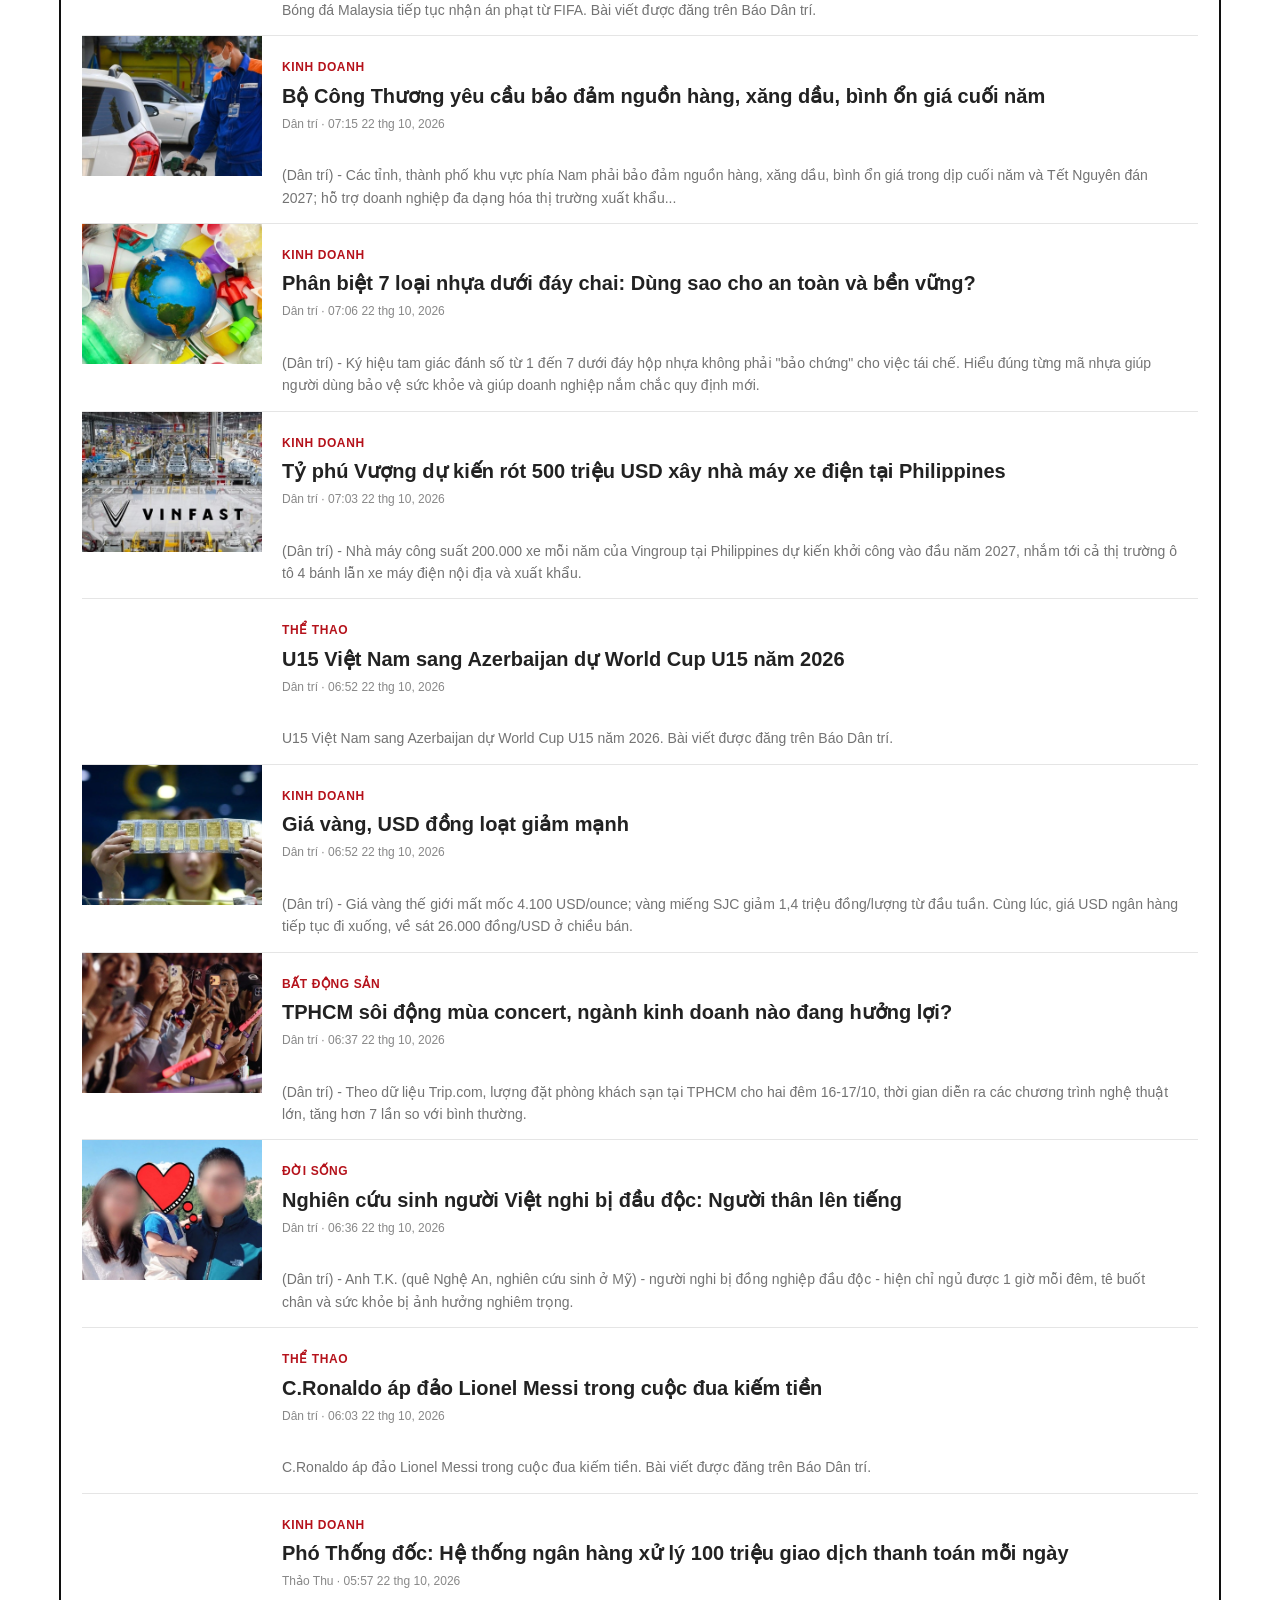
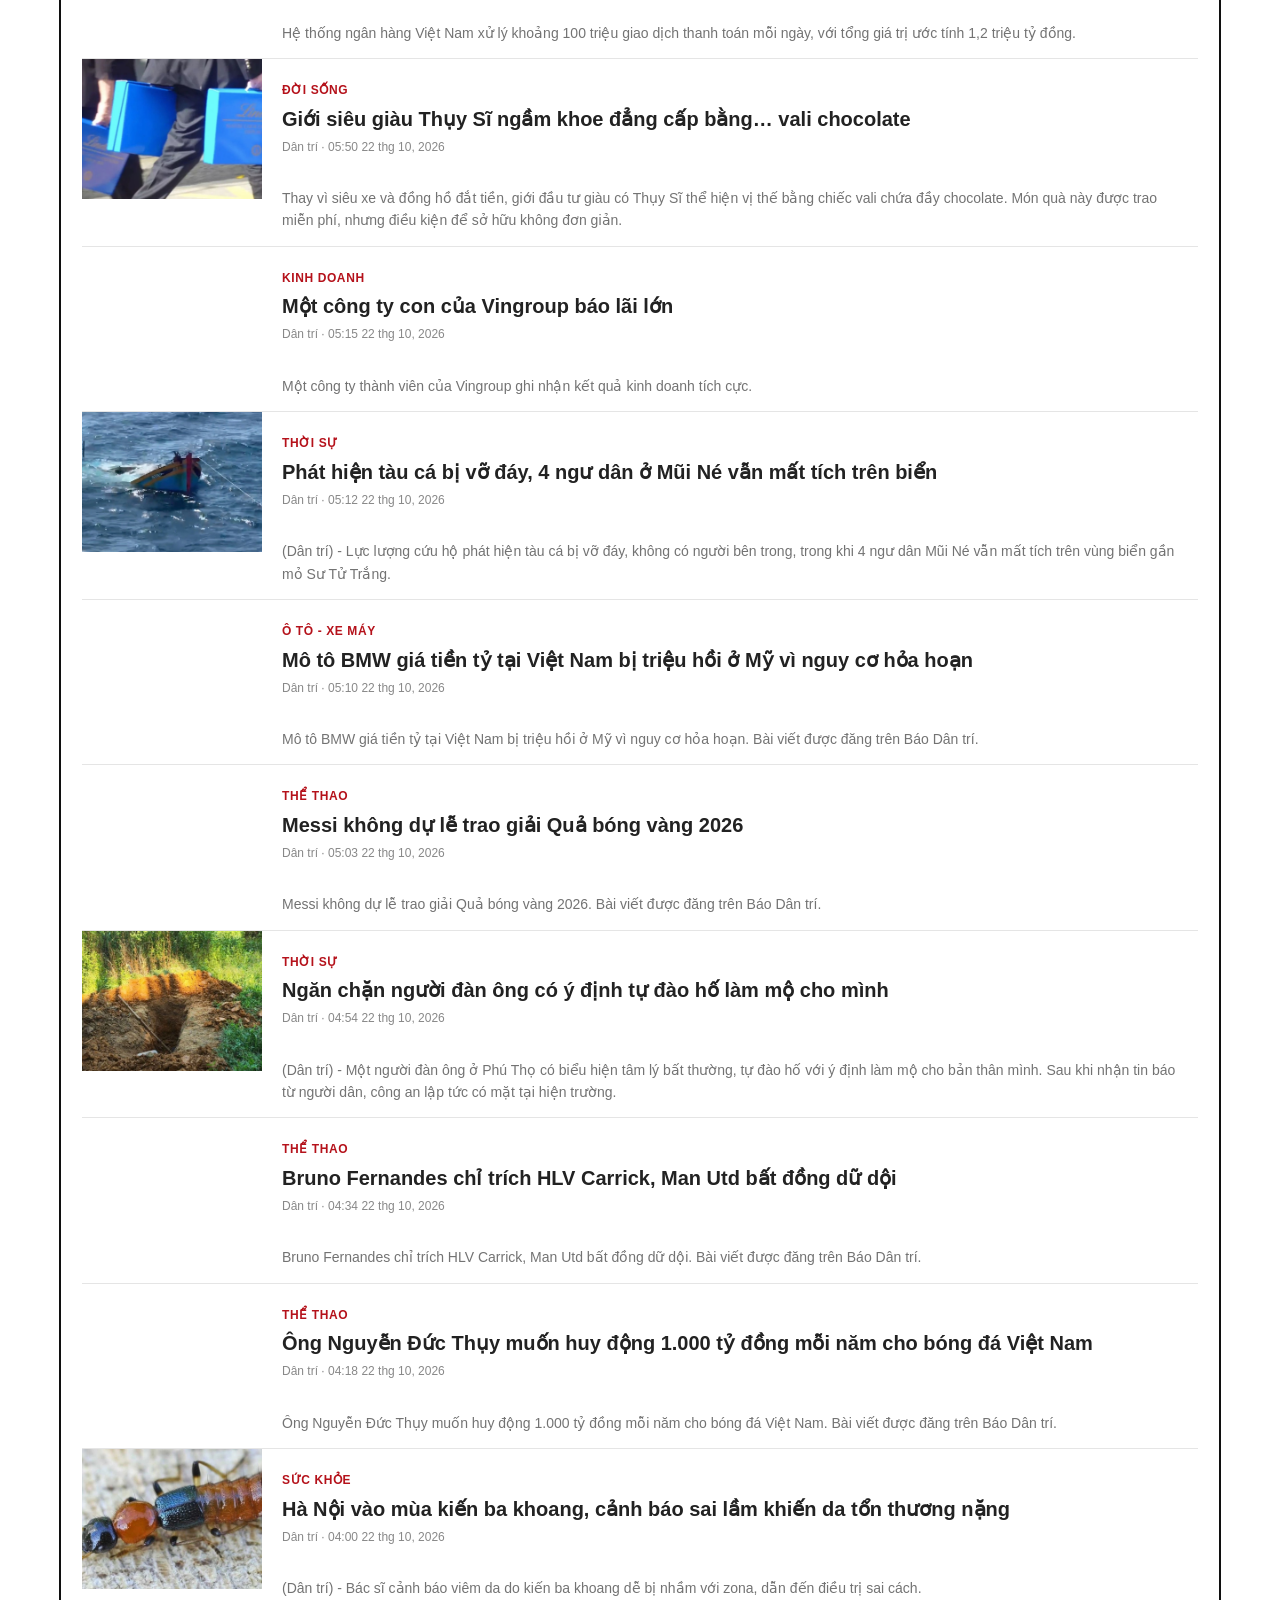
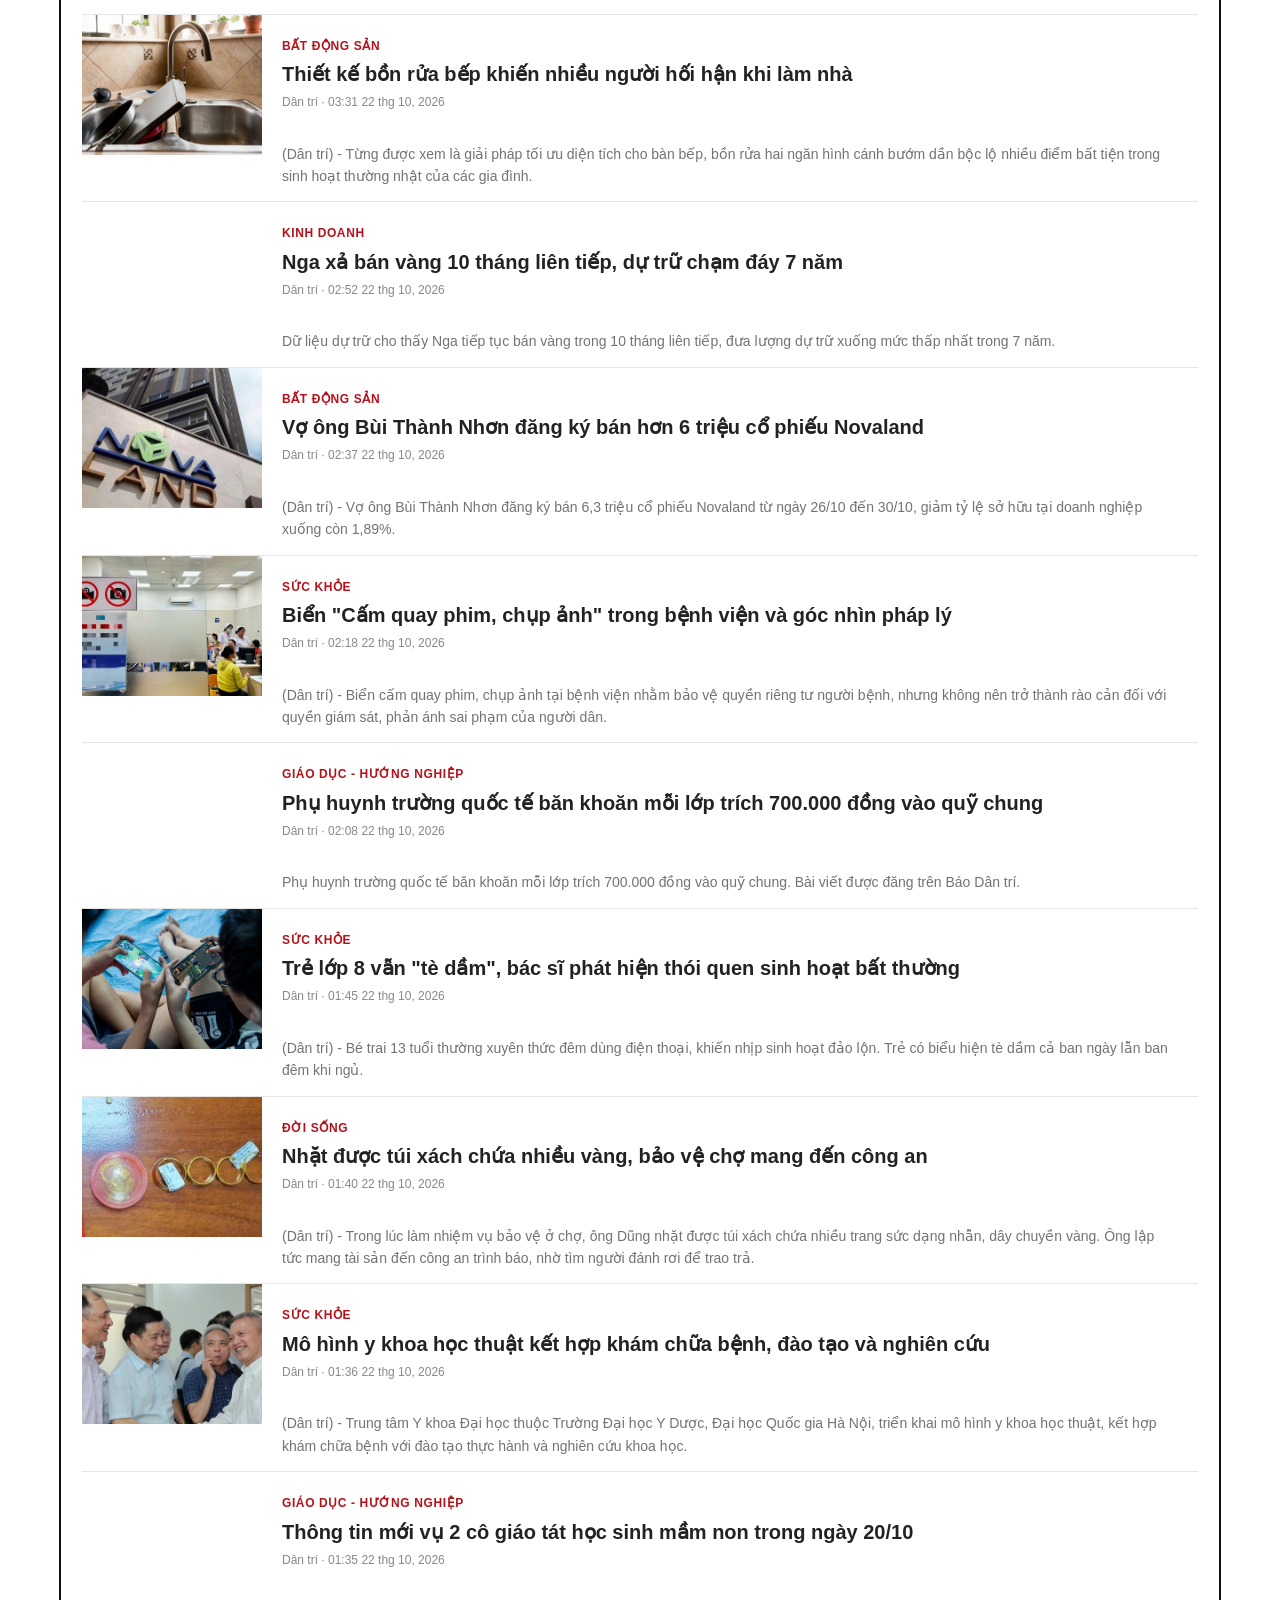
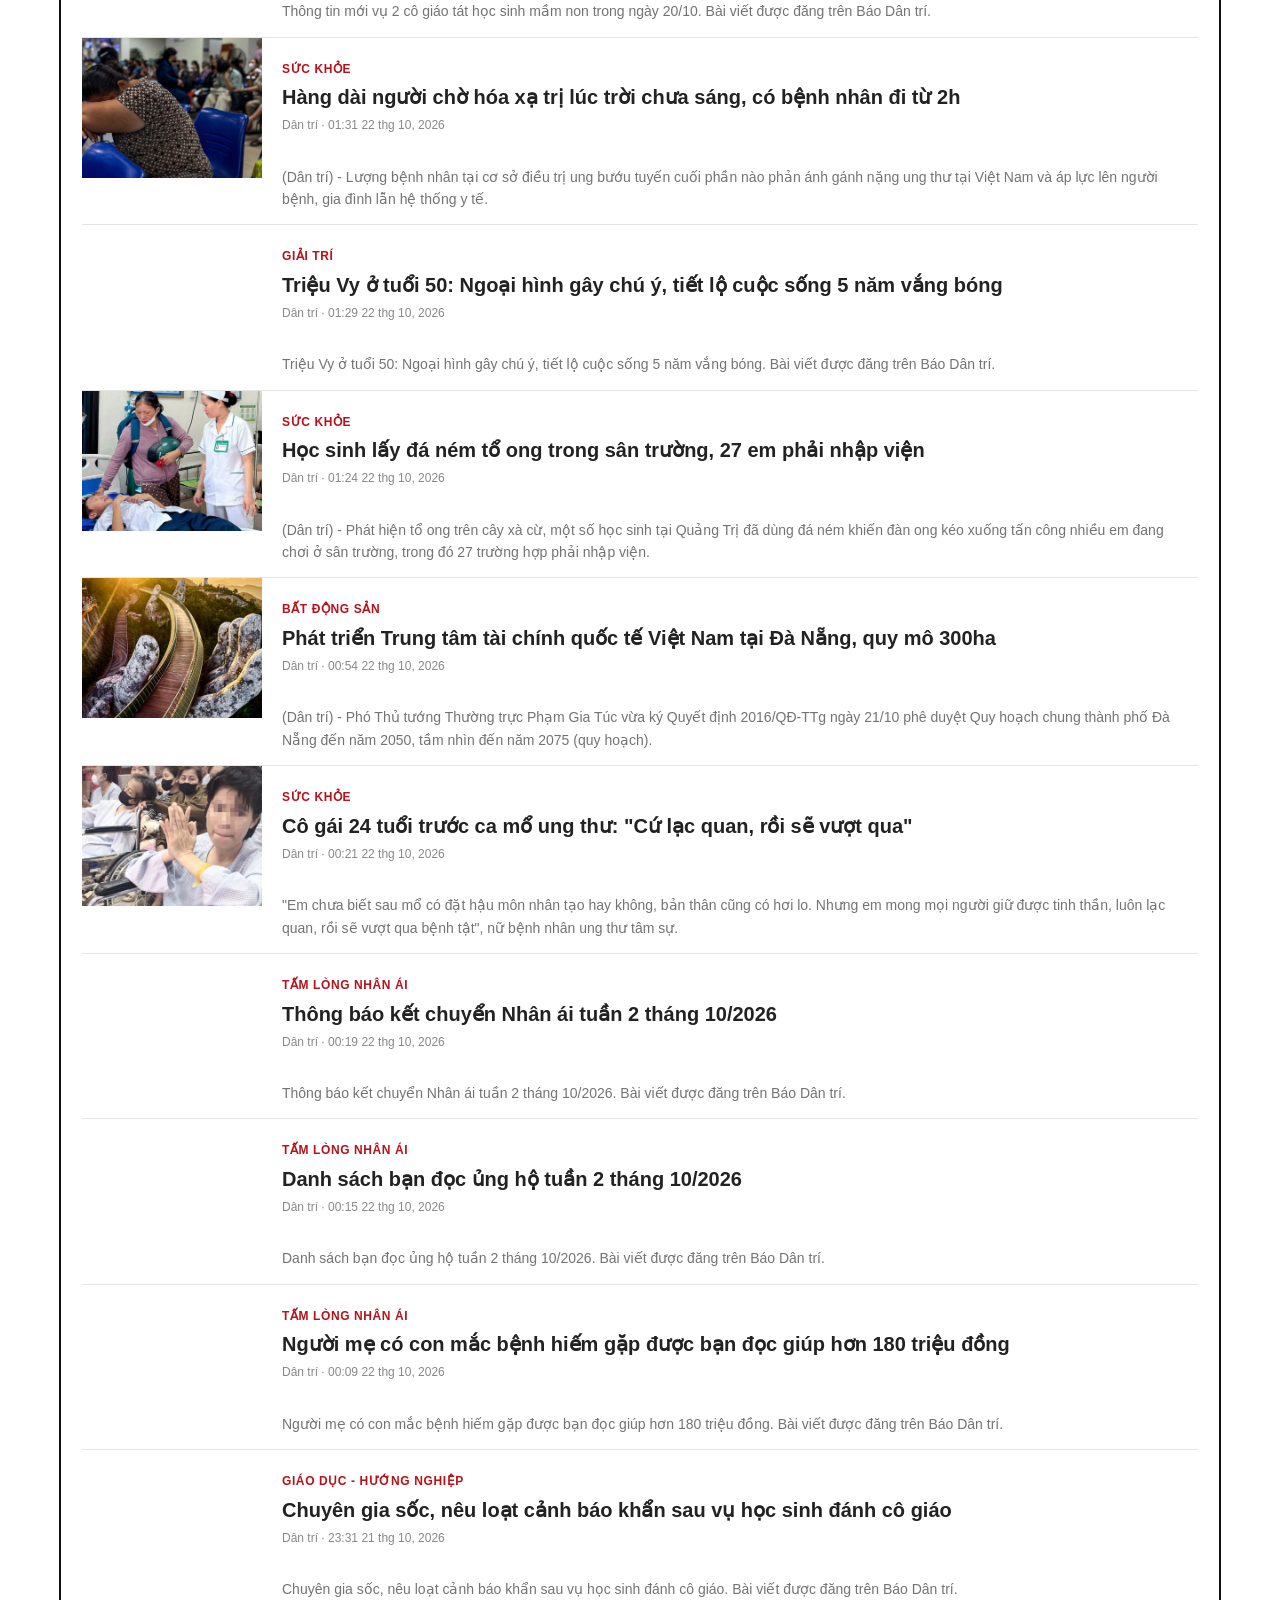
==== commit 34cb2b1d: "Add files via upload" ====
--- a/index.html
+++ b/index.html
@@ -9,7 +9,7 @@
   <header class="site-header">
     <div class="header-inner"><a class="brand" href="#home" aria-label="Tin Việt trang chủ"><span class="brand-mark">TV</span><span>TIN VIỆT<small>Tin tức mỗi ngày</small></span></a>
       <button id="menu-toggle" class="menu-toggle" aria-label="Mở danh mục" aria-expanded="false">☰</button>
-      <nav id="nav-categories" class="nav-categories" aria-label="Chuyên mục"></nav>
+      <nav id="nav-categories" class="nav-categories" aria-label="Chuyên mục"></nav><section id="mega-menu" class="mega-menu" aria-label="Tất cả chuyên mục" hidden></section>
       <a class="crawler-link" href="#crawler">+ Crawler</a>
     </div>
   </header>
@@ -26,3 +26,4 @@
 
 
 
+
--- a/styles.css
+++ b/styles.css
@@ -48,3 +48,42 @@
 .nav-categories .nav-submenu a:hover,.nav-categories .nav-submenu a:focus-visible{background:#fff4f4;color:#b5121b;padding-left:20px}
 .nav-categories .nav-submenu a::before{content:"";position:absolute;left:0;top:5px;bottom:5px;width:3px;background:#b5121b;transform:scaleY(0);transition:transform .18s ease}
 .nav-categories .nav-submenu a:hover::before,.nav-categories .nav-submenu a:focus-visible::before{transform:scaleY(1)}
+/* Expanded category directory, modeled after Dân Trí's mega menu */
+.header-inner{position:relative}
+.nav-categories.mega-open .nav-item .nav-submenu{display:none}
+.all-category-toggle{align-self:center;flex:0 0 40px;height:40px;margin-left:8px;border:0;background:transparent;color:#222;font-size:26px;line-height:1;cursor:pointer}
+.all-category-toggle:hover{color:#b5121b}
+.mega-menu{position:absolute;top:100%;left:0;right:0;z-index:40;max-height:calc(100vh - 150px);overflow:auto;background:#f7f7f7;border:1px solid #e0e0e0;box-shadow:0 12px 25px #0002}
+.mega-menu[hidden]{display:none}
+.mega-layout{max-width:1400px;margin:auto;display:grid;grid-template-columns:minmax(0,1fr) 300px;min-height:440px}
+.mega-categories{padding:28px 26px;display:grid;grid-template-columns:repeat(6,minmax(0,1fr));align-content:start;gap:30px 24px}
+.mega-group h2{margin:0 0 12px;font-size:15px;line-height:1.3;text-transform:uppercase;font-weight:650;color:#173149}
+.mega-group h2 a:hover,.mega-child:hover{color:#b5121b}
+.mega-child{display:block;padding:6px 0;font-size:14px;line-height:1.35;color:#273c50}
+.mega-aside{border-left:1px solid #d1d1d1;padding:26px 24px;display:flex;flex-direction:column;gap:24px}
+.mega-aside-links{display:grid;grid-template-columns:1fr 1fr;gap:11px 18px}
+.mega-aside-links a,.mega-contact{font-size:14px;color:#183149}
+.mega-aside-links a{font-weight:650}.mega-aside-links a:hover{color:#b5121b}
+.mega-contact{border-top:1px solid #d5d5d5;padding-top:18px;display:grid;gap:10px}
+.mega-social{display:flex;gap:9px}.mega-social a{width:31px;height:31px;display:grid;place-items:center;border-radius:50%;background:#1877f2;color:#fff;font-weight:800}.mega-social a:nth-child(2){background:#e90000}.mega-social a:nth-child(3){background:#111}
+@media(max-width:1100px){.mega-layout{grid-template-columns:minmax(0,1fr) 240px}.mega-categories{grid-template-columns:repeat(4,minmax(0,1fr));gap:25px 18px;padding:24px 20px}}
+@media(max-width:680px){.all-category-toggle{height:36px;margin-left:auto}.mega-menu{position:fixed;top:112px;left:0;right:0;max-height:calc(100vh - 112px)}.mega-layout{display:block}.mega-categories{grid-template-columns:repeat(2,minmax(0,1fr));gap:20px 14px;padding:20px 16px}.mega-aside{border-left:0;border-top:1px solid #ddd;padding:20px 16px}.mega-group h2{font-size:13px}.mega-child{font-size:13px}}
+/* Compact initial navigation matching the reference strip */
+.header-inner{padding:0;gap:0}
+.header-inner>.brand,.header-inner>.crawler-link{display:none!important}
+.nav-categories{height:48px;min-height:48px;padding:0 7px;border-top:0;justify-content:space-between;gap:0;flex-wrap:nowrap}
+.nav-categories .nav-item{height:48px}
+.nav-categories .nav-item-head{height:48px;align-items:stretch}
+.nav-categories .nav-item .nav-main{height:48px;padding:0 7px;text-transform:uppercase;font-size:14px;font-weight:500;color:#152839}
+.nav-categories .nav-item .nav-main:hover,.nav-categories .nav-item .nav-main.active{color:#b5121b}
+.nav-categories .submenu-toggle{display:none}
+.all-category-toggle{height:42px;flex-basis:38px;margin:0 3px 0 5px;padding:0;display:grid;place-items:center}
+.dot-grid{display:grid;grid-template-columns:repeat(3,4px);grid-template-rows:repeat(3,4px);gap:3px}
+.dot-grid i{display:block;width:4px;height:4px;border-radius:50%;background:currentColor}
+@media(max-width:1200px){.nav-categories{justify-content:flex-start;overflow-x:auto;overflow-y:visible}.nav-categories .nav-item{flex:0 0 auto}}
+@media(max-width:680px){.header-inner{padding:0 14px}.header-inner>.brand{display:flex!important;margin:10px 0}.header-inner>.crawler-link{display:block!important;margin:10px 0 10px 8px}.nav-categories{height:auto;min-height:0}.nav-categories.open{display:flex}.all-category-toggle{flex:0 0 34px}}
+/* Restore the site identity and crawler action above the compact category strip */
+.header-inner>.brand{display:flex!important;margin:9px 12px 9px 18px}
+.header-inner>.crawler-link{display:block!important;margin:9px 18px 9px auto}
+.nav-categories{border-top:1px solid #eee}
+@media(max-width:680px){.header-inner>.brand{margin:10px 0}.header-inner>.crawler-link{margin:10px 0 10px 8px}}
